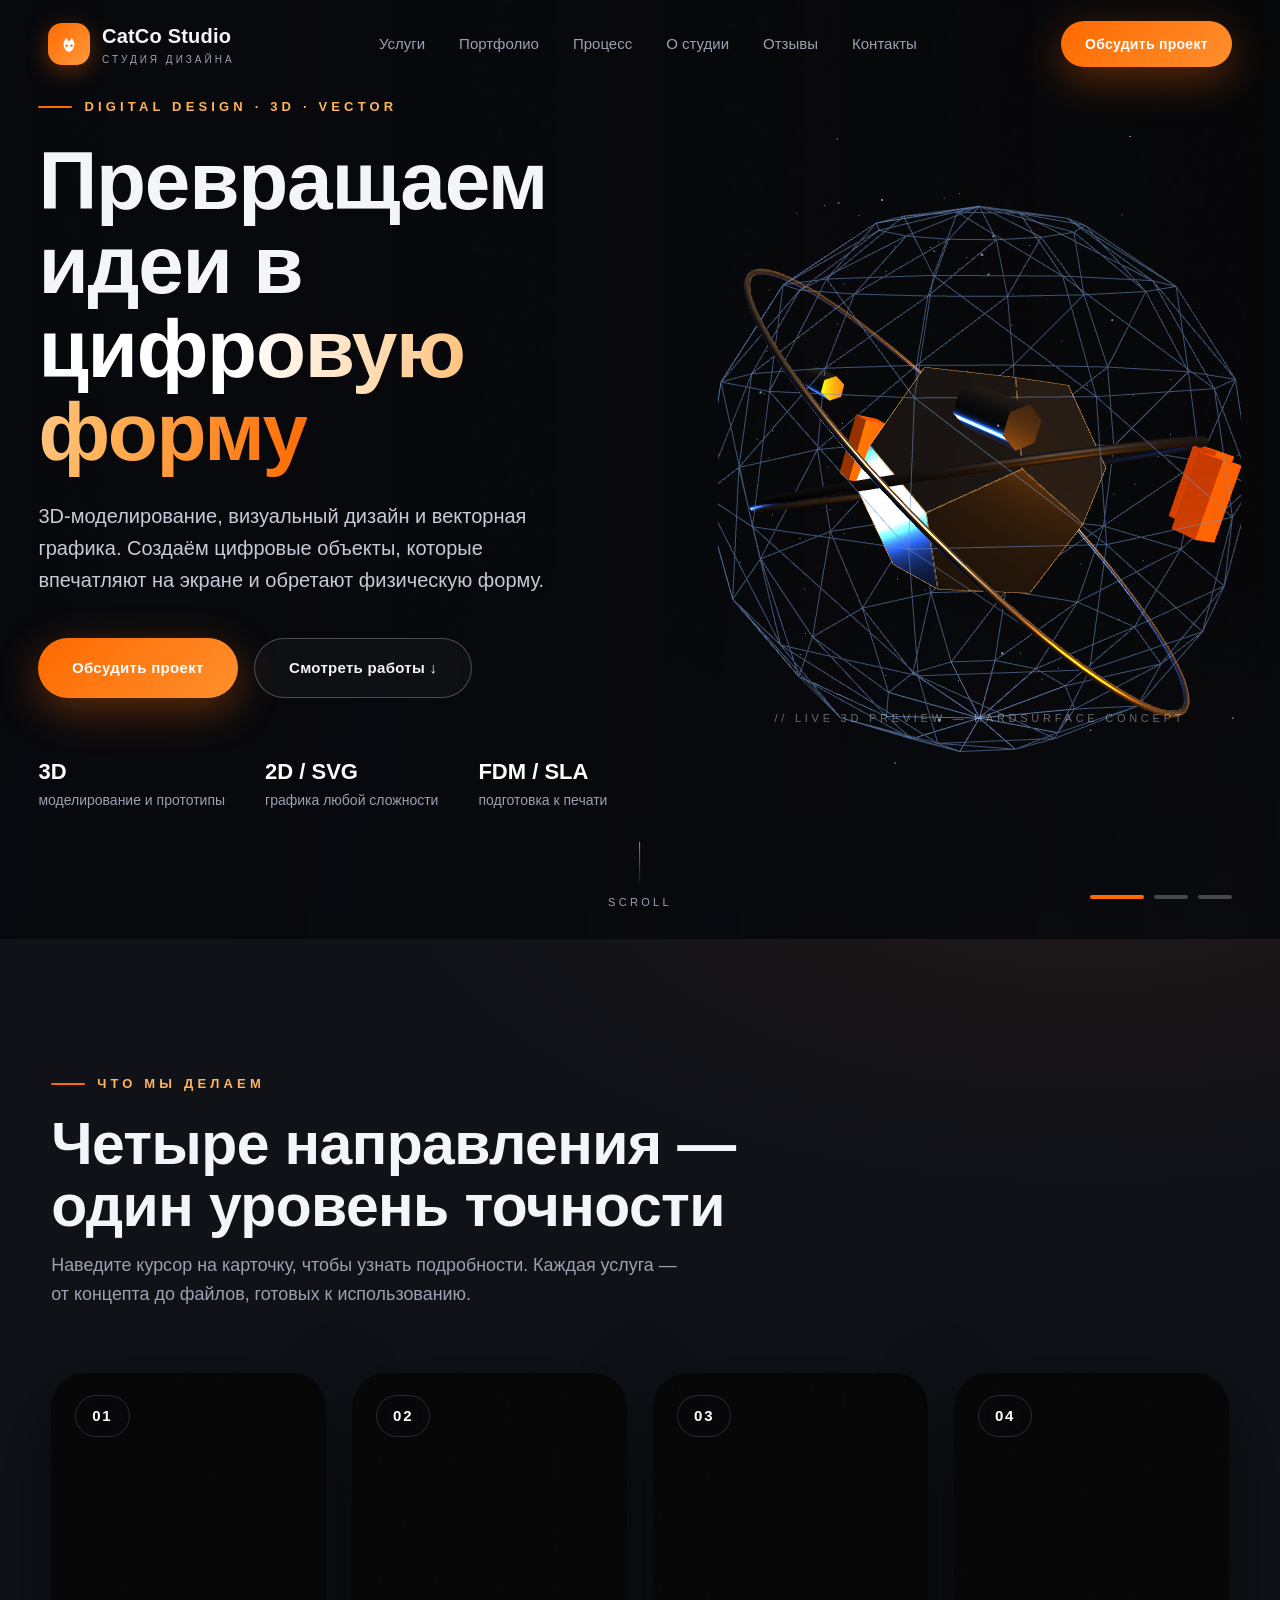
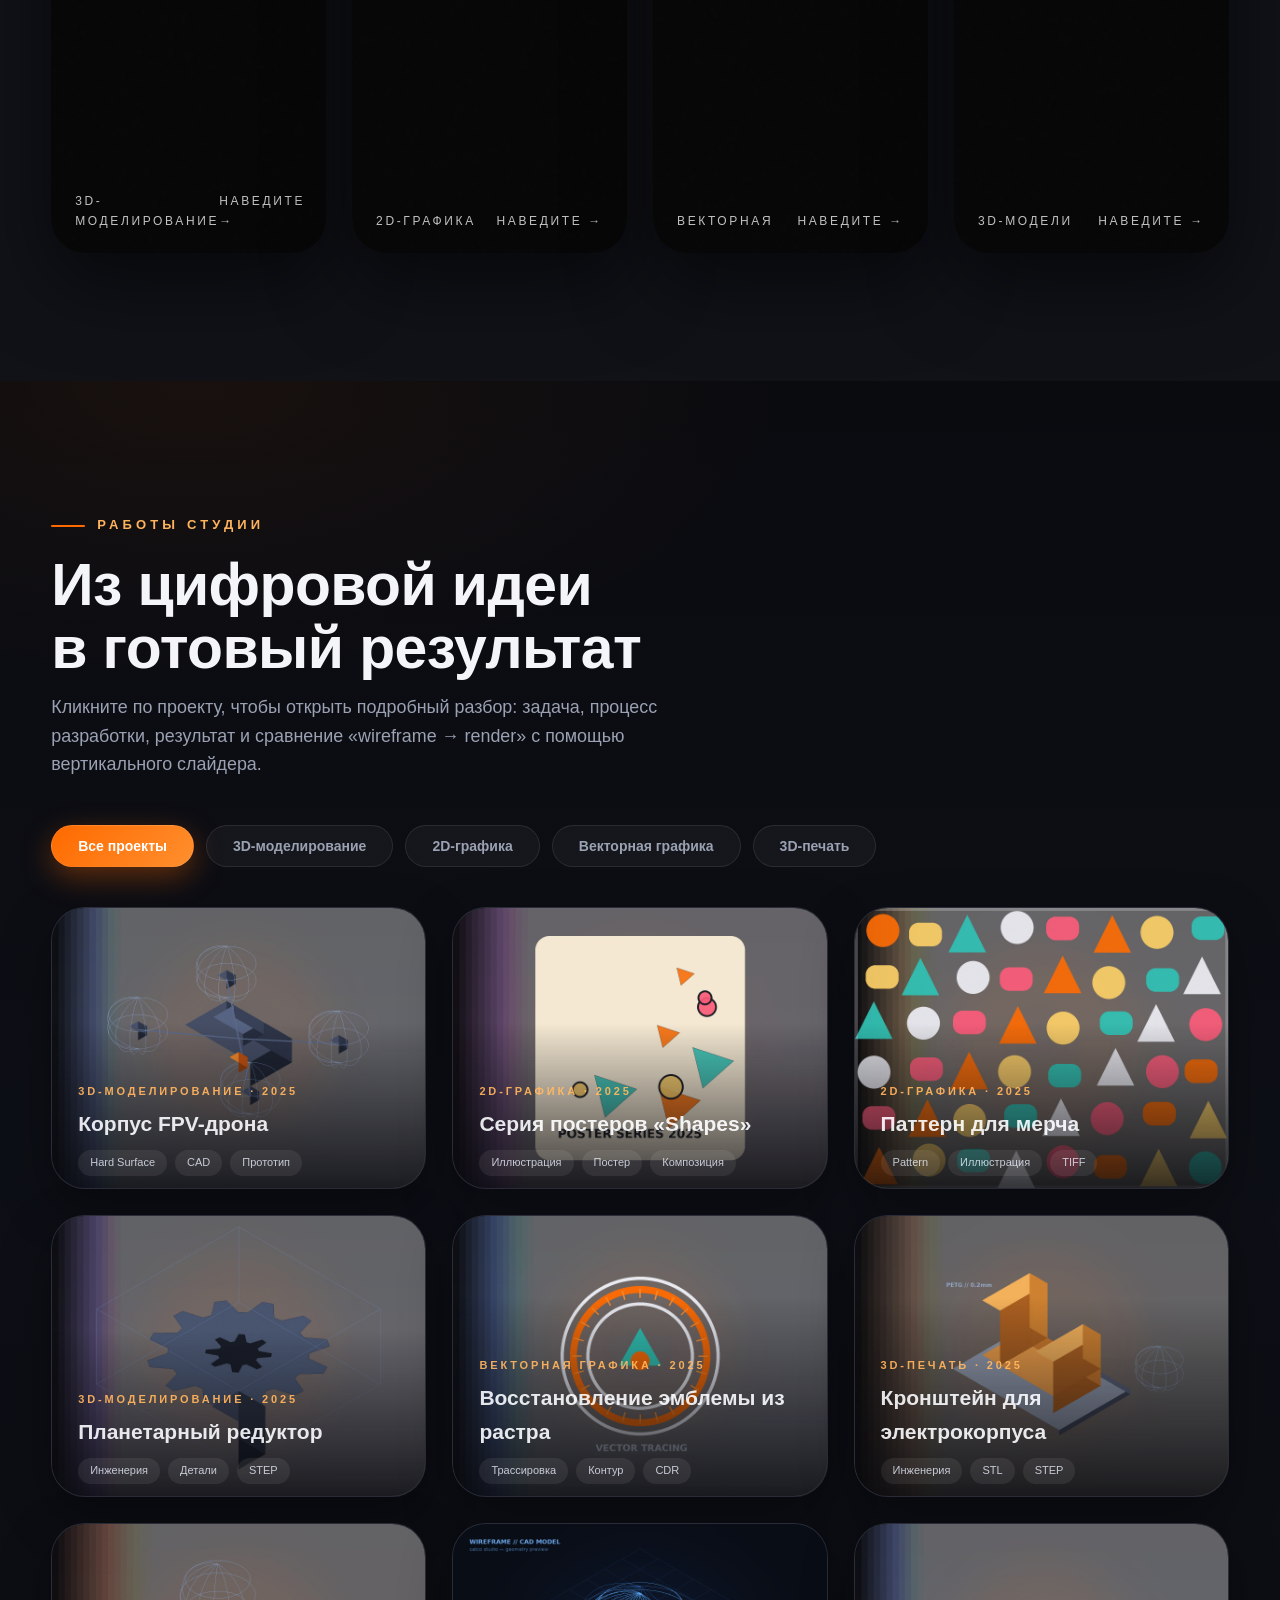
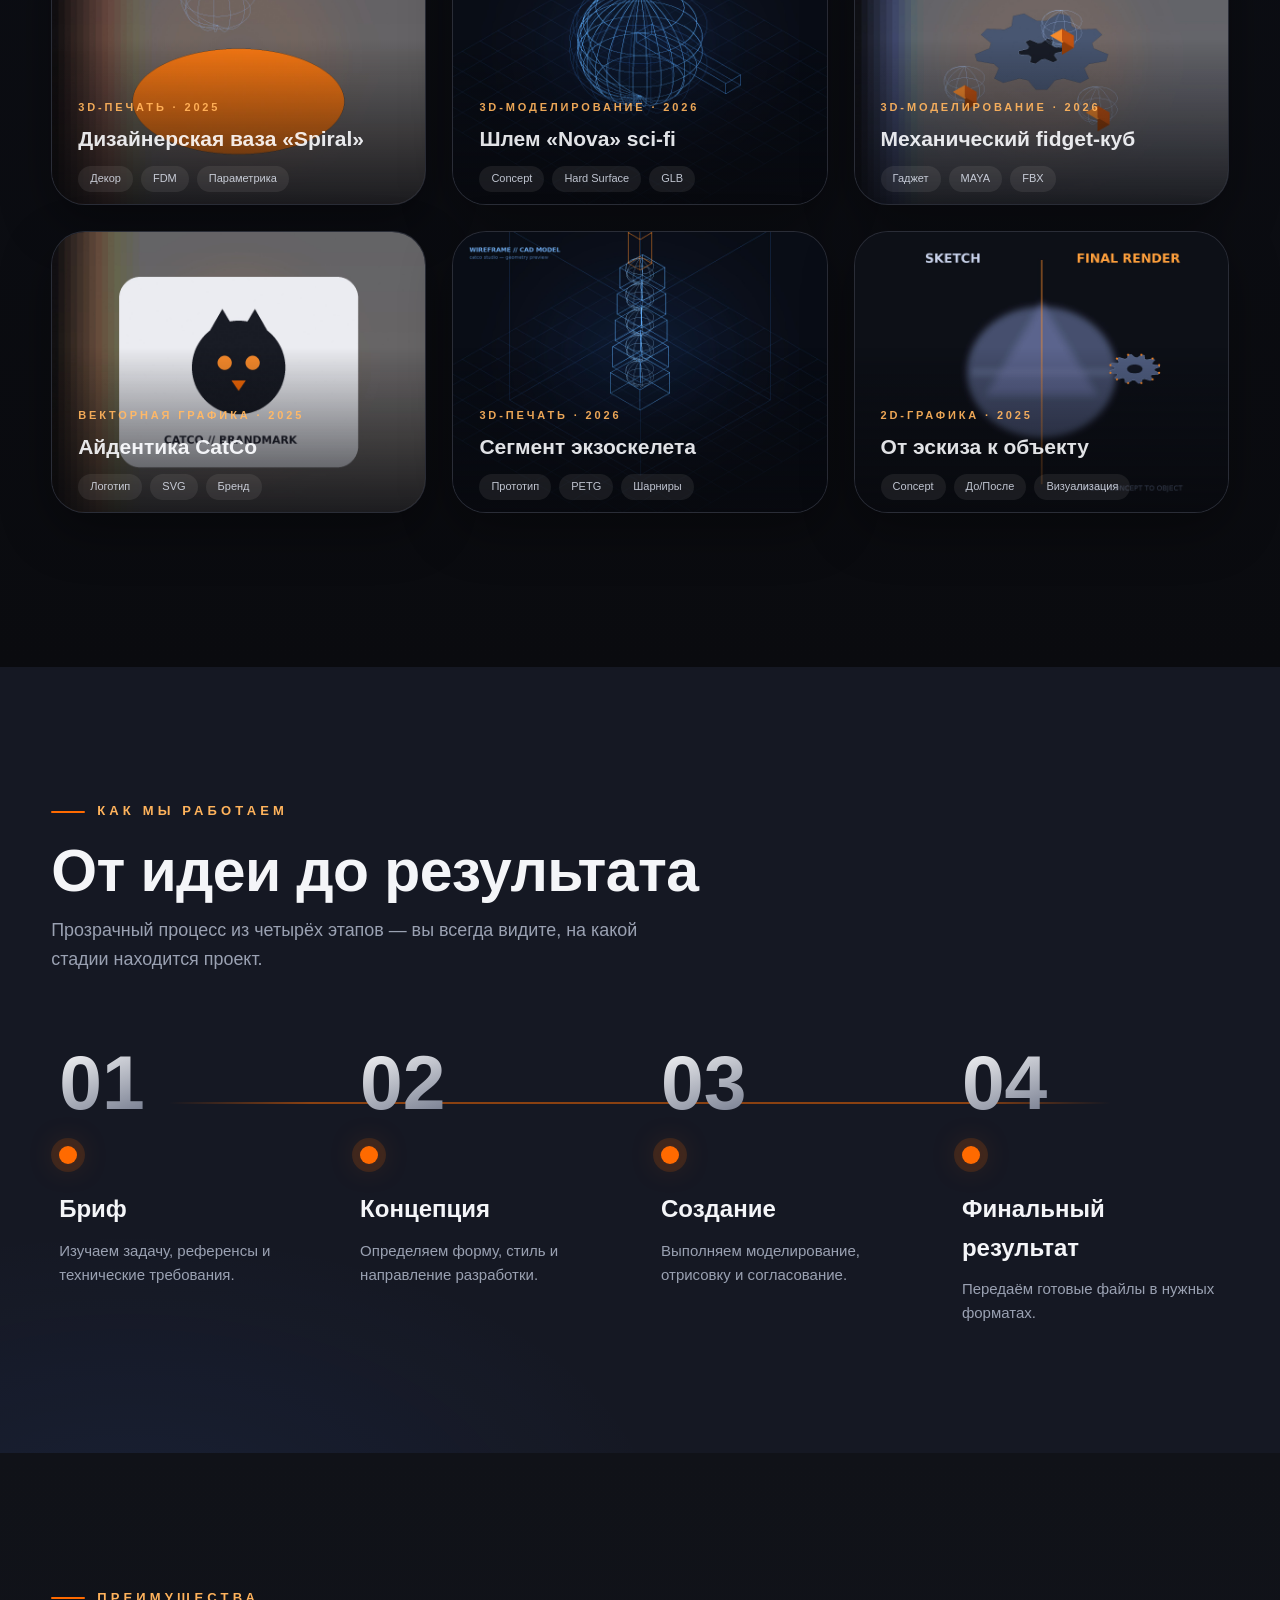
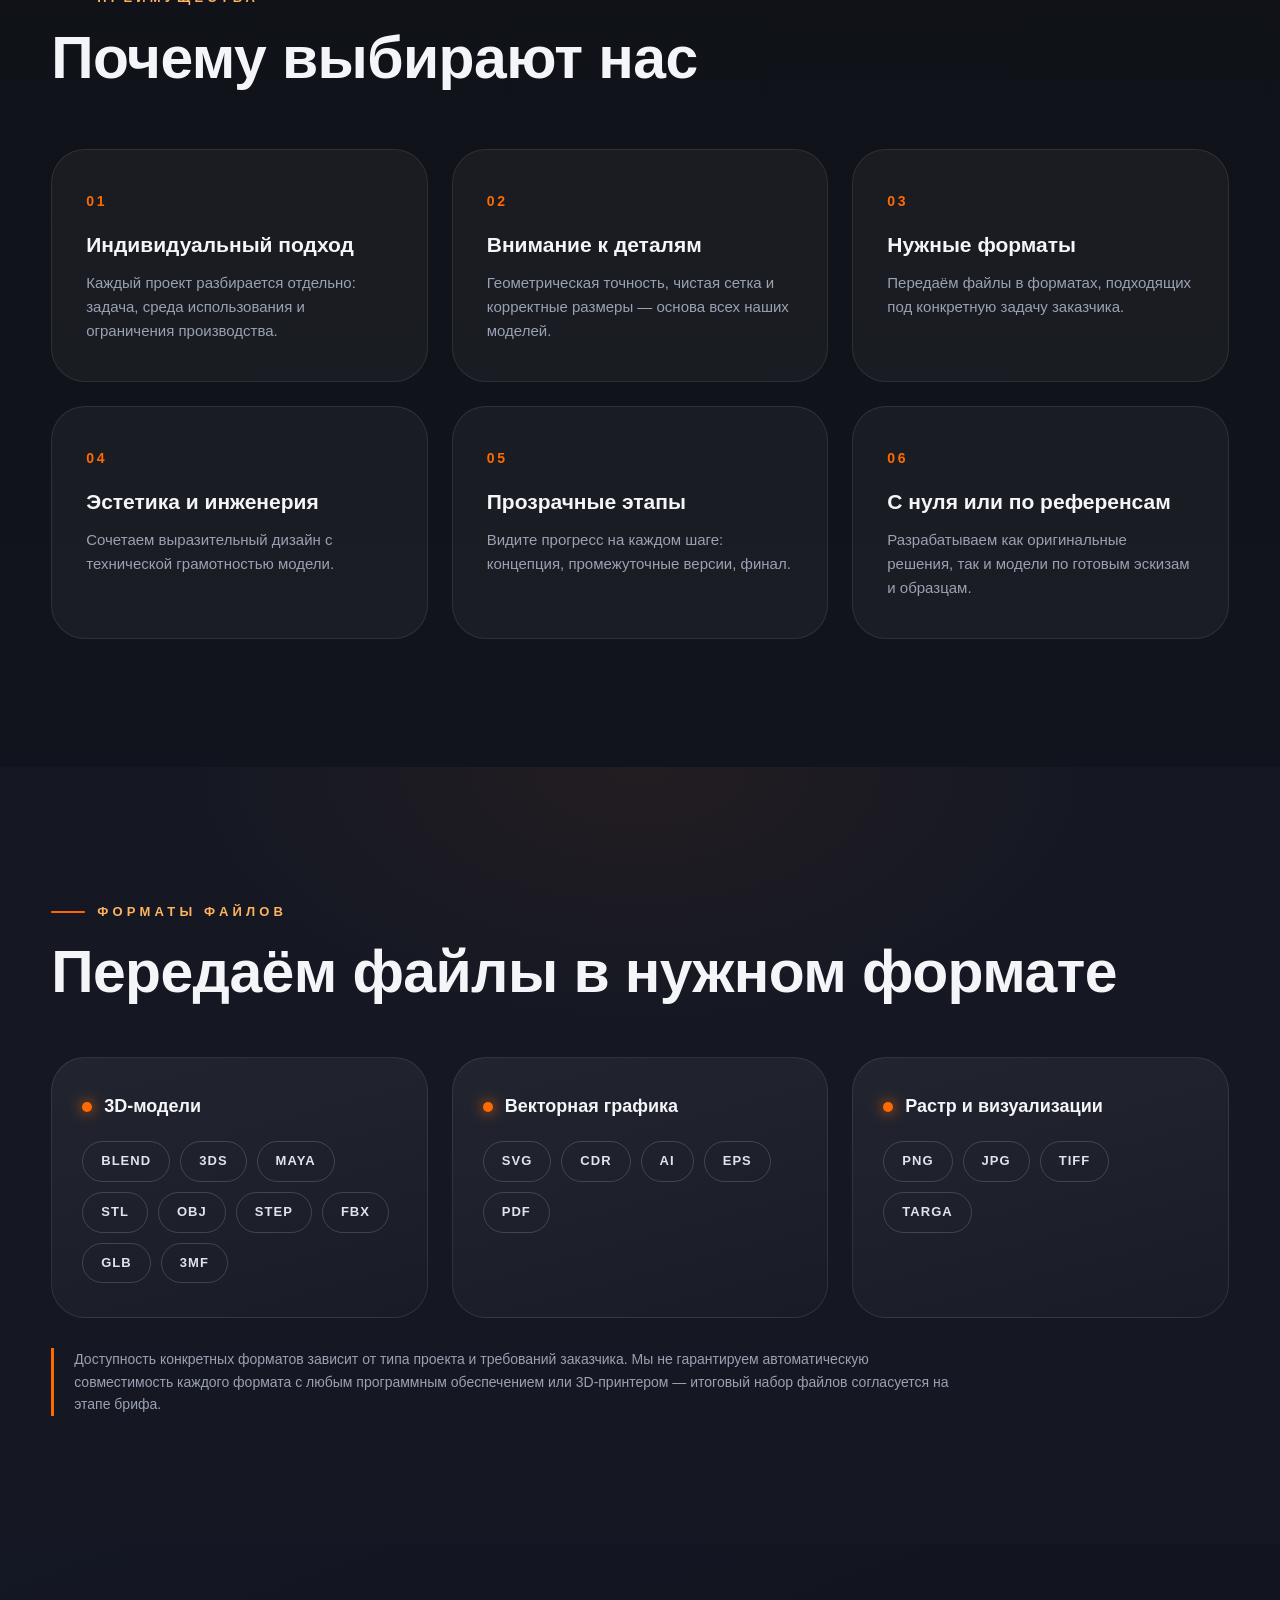
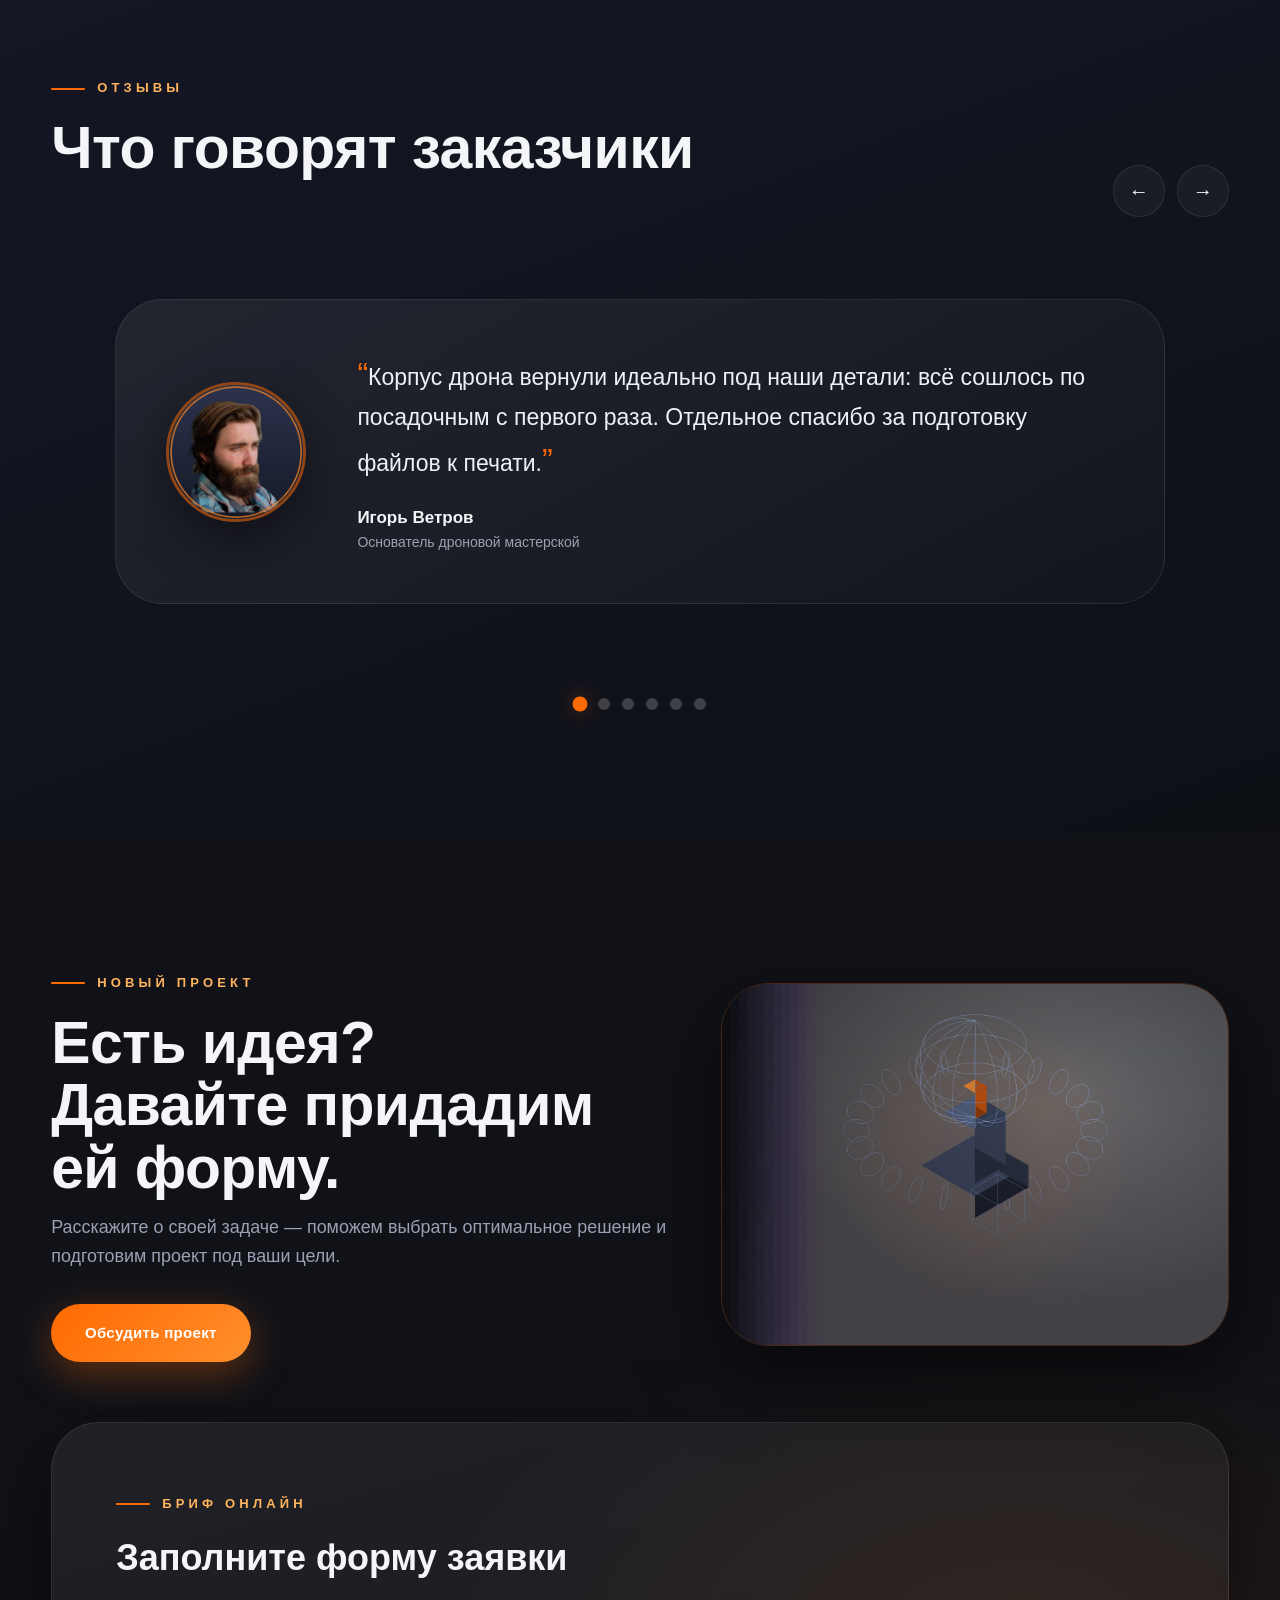
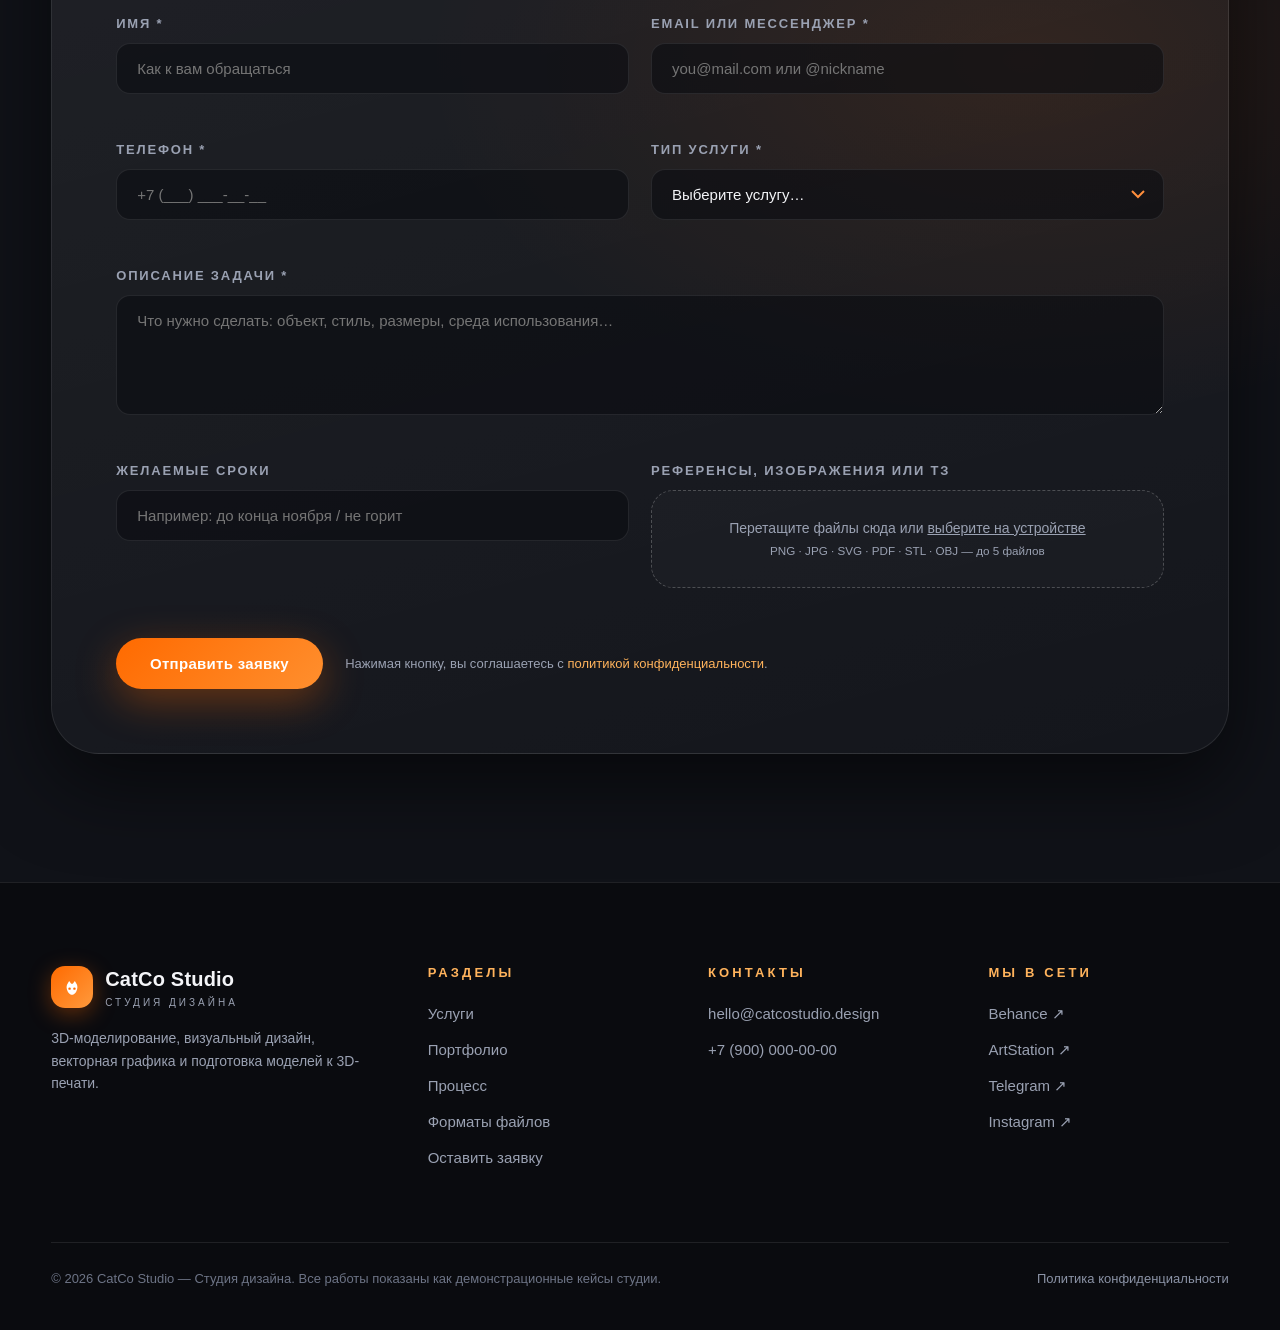
==== index.html @ 8c458caa "Add Publii export package for CatCo Studio - Create .gitignore to exclude publii/out/ directory from" ====
<!DOCTYPE html>
<html lang="ru">
<head>
  <meta charset="UTF-8">
  <meta name="viewport" content="width=device-width, initial-scale=1.0">
  <title>CatCo Studio — Студия дизайна · 3D-моделирование, графика, 3D-печать</title>
  <meta name="description" content="CatCo Studio — студия дизайна: 3D-моделирование, 2D и векторная графика, подготовка моделей к 3D-печати. Превращаем идеи в цифровую форму.">
  <link rel="icon" href="data:image/svg+xml,%3Csvg xmlns='http://www.w3.org/2000/svg' viewBox='0 0 64 64'%3E%3Crect width='64' height='64' rx='18' fill='%23ff6a00'/%3E%3Cpath d='M20 26l5-9 5 7h4l5-7 5 9c2 4 2 12-2 18-3 5-8 7-10 7s-7-2-10-7c-4-6-4-14-2-18z' fill='%23fff'/%3E%3Ccircle cx='26' cy='36' r='3' fill='%23ff6a00'/%3E%3Ccircle cx='38' cy='36' r='3' fill='%23ff6a00'/%3E%3C/svg%3E">
  <link rel="stylesheet" href="css/style.css">
</head>
<body>

  <!-- ============ НАВИГАЦИЯ ============ -->
  <header class="nav" id="nav">
    <a class="logo" href="#home" aria-label="CatCo Studio — на главную">
      <span class="logo-mark" aria-hidden="true">
        <svg viewBox="0 0 64 64"><path d="M20 26l5-9 5 7h4l5-7 5 9c2 4 2 12-2 18-3 5-8 7-10 7s-7-2-10-7c-4-6-4-14-2-18z" fill="#fff"/><circle cx="26" cy="36" r="3" fill="#ff6a00"/><circle cx="38" cy="36" r="3" fill="#ff6a00"/></svg>
      </span>
      <span>CatCo Studio<small>Студия дизайна</small></span>
    </a>
    <nav class="nav-links" id="navLinks" aria-label="Основная навигация">
      <a href="#services">Услуги</a>
      <a href="#portfolio">Портфолио</a>
      <a href="#process">Процесс</a>
      <a href="#whyus">О студии</a>
      <a href="#reviews">Отзывы</a>
      <a href="#order">Контакты</a>
    </nav>
    <a href="#order" class="btn btn-primary nav-cta">Обсудить проект</a>
    <button class="burger" id="burger" aria-label="Меню"><span></span><span></span><span></span></button>
  </header>

  <!-- ============ HERO ============ -->
  <section class="hero" id="home">
    <div class="hero-bg" id="heroBg" aria-hidden="true"><!-- слайды из data.json --></div>

    <div class="hero-inner">
      <div class="hero-copy">
        <span class="eyebrow reveal visible">Digital Design · 3D · Vector</span>
        <h1 id="heroTitle" class="reveal visible">Превращаем идеи<br>в <span class="grad">цифровую форму</span></h1>
        <p class="sub reveal visible d1" id="heroSub">3D-моделирование, визуальный дизайн и векторная графика. Создаём цифровые объекты, которые впечатляют на экране и обретают физическую форму.</p>
        <div class="hero-actions reveal visible d2">
          <a href="#order" class="btn btn-primary">Обсудить проект</a>
          <a href="#portfolio" class="btn btn-ghost" id="toWorks">Смотреть работы ↓</a>
        </div>
        <div class="hero-stats reveal visible d3">
          <div><b>3D</b>моделирование и прототипы</div>
          <div><b>2D / SVG</b>графика любой сложности</div>
          <div><b>FDM / SLA</b>подготовка к печати</div>
        </div>
      </div>
      <div id="hero-canvas-wrap" aria-hidden="true">
        <div class="hero-orbit-label">// live 3D preview — hardsurface concept</div>
      </div>
    </div>

    <div class="hero-dots" id="heroDots" role="tablist" aria-label="Фоновый слайдер"></div>
    <div class="scroll-hint" aria-hidden="true"><i></i>scroll</div>
  </section>

  <!-- ============ УСЛУГИ ============ -->
  <section id="services">
    <div class="container">
      <span class="eyebrow reveal">Что мы делаем</span>
      <h2 class="section-title reveal">Четыре направления —<br>один уровень точности</h2>
      <p class="section-sub reveal d1">Наведите курсор на карточку, чтобы узнать подробности. Каждая услуга — от концепта до файлов, готовых к использованию.</p>
      <div class="services-grid" id="servicesGrid"><!-- flip-карточки из data.json --></div>
    </div>
  </section>

  <!-- ============ ПОРТФОЛИО ============ -->
  <section id="portfolio">
    <div class="container">
      <span class="eyebrow reveal">Работы студии</span>
      <h2 class="section-title reveal">Из цифровой идеи<br>в готовый результат</h2>
      <p class="section-sub reveal d1">Кликните по проекту, чтобы открыть подробный разбор: задача, процесс разработки, результат и сравнение «wireframe → render» с помощью вертикального слайдера.</p>
      <div class="filters reveal d1" id="filters" role="group" aria-label="Фильтры портфолио"></div>
      <div class="gallery" id="gallery"></div>
    </div>
  </section>

  <!-- ============ ПРОЦЕСС ============ -->
  <section id="process">
    <div class="container">
      <span class="eyebrow reveal">Как мы работаем</span>
      <h2 class="section-title reveal">От идеи до результата</h2>
      <p class="section-sub reveal d1">Прозрачный процесс из четырёх этапов — вы всегда видите, на какой стадии находится проект.</p>
      <div class="process-track" id="processTrack"></div>
    </div>
  </section>

  <!-- ============ ПОЧЕМУ МЫ ============ -->
  <section id="whyus">
    <div class="container">
      <span class="eyebrow reveal">Преимущества</span>
      <h2 class="section-title reveal">Почему выбирают нас</h2>
      <div class="why-grid" id="whyGrid"></div>
    </div>
  </section>

  <!-- ============ ФОРМАТЫ ============ -->
  <section id="formats">
    <div class="container">
      <span class="eyebrow reveal">Форматы файлов</span>
      <h2 class="section-title reveal">Передаём файлы в нужном формате</h2>
      <div class="formats-wrap" id="formatsWrap"></div>
      <p class="formats-note reveal" id="formatsNote"></p>
    </div>
  </section>

  <!-- ============ ОТЗЫВЫ ============ -->
  <section id="reviews">
    <div class="container">
      <span class="eyebrow reveal">Отзывы</span>
      <h2 class="section-title reveal">Что говорят заказчики</h2>
      <div class="t-slider reveal d1">
        <div class="t-arrows">
          <button class="t-arrow" id="tPrev" aria-label="Предыдущий отзыв">←</button>
          <button class="t-arrow" id="tNext" aria-label="Следующий отзыв">→</button>
        </div>
        <div class="t-viewport"><div class="t-track" id="tTrack"></div></div>
        <div class="t-dots" id="tDots"></div>
      </div>
    </div>
  </section>

  <!-- ============ ЗАКАЗ ПРОЕКТА (CTA + ФОРМА) ============ -->
  <section id="order">
    <div class="container">
      <div class="order-grid">
        <div>
          <span class="eyebrow reveal">Новый проект</span>
          <h2 class="section-title reveal">Есть идея?<br>Давайте придадим ей форму.</h2>
          <p class="section-sub reveal d1">Расскажите о своей задаче — поможем выбрать оптимальное решение и подготовим проект под ваши цели.</p>
          <div class="reveal d2" style="margin-top:34px"><a href="#briefForm" class="btn btn-primary">Обсудить проект</a></div>
        </div>
        <div class="order-visual reveal d2">
          <img src="assets/img/gen/cta_scene.jpg" alt="Абстрактная sci-fi 3D-композиция из геометрических объектов CatCo Studio" loading="lazy">
        </div>
      </div>

      <!-- ---------- ФОРМА ЗАЯВКИ ---------- -->
      <div class="form-card reveal" id="briefForm">
        <span class="eyebrow">Бриф онлайн</span>
        <h3 style="font-size:clamp(24px,3vw,36px);margin:14px 0 28px;">Заполните форму заявки</h3>
        <form id="orderForm" novalidate>
          <div class="form-grid">
            <div class="field">
              <label for="fName">Имя *</label>
              <input type="text" id="fName" name="name" placeholder="Как к вам обращаться" autocomplete="name">
              <span class="err-msg" data-for="fName"></span>
            </div>
            <div class="field">
              <label for="fContact">Email или мессенджер *</label>
              <input type="text" id="fContact" name="contact" placeholder="you@mail.com или @nickname" autocomplete="email">
              <span class="err-msg" data-for="fContact"></span>
            </div>
            <div class="field">
              <label for="fPhone">Телефон *</label>
              <input type="tel" id="fPhone" name="phone" placeholder="+7 (___) ___-__-__" autocomplete="tel">
              <span class="err-msg" data-for="fPhone"></span>
            </div>
            <div class="field">
              <label for="fService">Тип услуги *</label>
              <select id="fService" name="service">
                <option value="">Выберите услугу…</option>
              </select>
              <span class="err-msg" data-for="fService"></span>
            </div>
            <div class="field full">
              <label for="fDesc">Описание задачи *</label>
              <textarea id="fDesc" name="description" placeholder="Что нужно сделать: объект, стиль, размеры, среда использования…"></textarea>
              <span class="err-msg" data-for="fDesc"></span>
            </div>
            <div class="field">
              <label for="fDeadline">Желаемые сроки</label>
              <input type="text" id="fDeadline" name="deadline" placeholder="Например: до конца ноября / не горит">
              <span class="err-msg" data-for="fDeadline"></span>
            </div>
            <div class="field">
              <label>Референсы, изображения или ТЗ</label>
              <div class="dropzone" id="dropzone" tabindex="0" role="button" aria-label="Прикрепить файлы">
                Перетащите файлы сюда или <u>выберите на устройстве</u><br>
                <small>PNG · JPG · SVG · PDF · STL · OBJ — до 5 файлов</small>
              </div>
              <input type="file" id="fFiles" name="files" multiple hidden accept=".png,.jpg,.jpeg,.webp,.svg,.pdf,.ai,.eps,.cdr,.stl,.obj,.step,.stp,.fbx,.glb,.3mf,.blend,.zip,.rar">
              <div class="file-list" id="fileList"></div>
            </div>
          </div>
          <div class="form-foot">
            <button type="submit" class="btn btn-primary" id="submitBtn">Отправить заявку</button>
            <p class="form-note">Нажимая кнопку, вы соглашаетесь с <a href="#" class="pp-link" style="color:var(--accent-2)">политикой конфиденциальности</a>.</p>
          </div>
          <div class="form-status" id="formStatus" role="status" aria-live="polite"></div>
        </form>
      </div>
    </div>
  </section>

  <!-- ============ КОНТАКТЫ / ФУТЕР ============ -->
  <footer id="contacts">
    <div class="container">
      <div class="footer-grid">
        <div class="footer-about">
          <a class="logo" href="#home">
            <span class="logo-mark" aria-hidden="true"><svg viewBox="0 0 64 64"><path d="M20 26l5-9 5 7h4l5-7 5 9c2 4 2 12-2 18-3 5-8 7-10 7s-7-2-10-7c-4-6-4-14-2-18z" fill="#fff"/><circle cx="26" cy="36" r="3" fill="#ff6a00"/><circle cx="38" cy="36" r="3" fill="#ff6a00"/></svg></span>
            <span>CatCo Studio<small>Студия дизайна</small></span>
          </a>
          <p id="footerDesc">3D-моделирование, визуальный дизайн, векторная графика и подготовка моделей к 3D-печати.</p>
        </div>
        <div class="footer-col">
          <h4>Разделы</h4>
          <a href="#services">Услуги</a>
          <a href="#portfolio">Портфолио</a>
          <a href="#process">Процесс</a>
          <a href="#formats">Форматы файлов</a>
          <a href="#order">Оставить заявку</a>
        </div>
        <div class="footer-col">
          <h4>Контакты</h4>
          <a href="mailto:hello@catcostudio.design" id="footerEmail">hello@catcostudio.design</a>
          <a href="tel:+79000000000" id="footerPhone">+7 (900) 000-00-00</a>
        </div>
        <div class="footer-col">
          <h4>Мы в сети</h4>
          <ul id="socialList"></ul>
        </div>
      </div>
      <div class="footer-bottom">
        <span>© <span id="year"></span> CatCo Studio — Студия дизайна. Все работы показаны как демонстрационные кейсы студии.</span>
        <a href="#" class="pp-link">Политика конфиденциальности</a>
      </div>
    </div>
  </footer>

  <!-- модалка проекта -->
  <div class="modal" id="projectModal" role="dialog" aria-modal="true" aria-label="Карточка проекта">
    <div class="modal-card">
      <button class="modal-close" id="modalClose" aria-label="Закрыть">✕</button>
      <div id="modalContent"></div>
    </div>
  </div>

  <!-- модалка политики -->
  <div class="pp-modal" id="ppModal" role="dialog" aria-modal="true" aria-label="Политика конфиденциальности">
    <div class="pp-card">
      <button class="modal-close" id="ppClose" aria-label="Закрыть">✕</button>
      <h3>Политика конфиденциальности</h3>
      <p>CatCo Studio («студия») обрабатывает персональные данные пользователей исключительно для обратной связи по заявкам на проектирование и дизайн-услуги.</p>
      <ul>
        <li>Мы собираем только те данные, которые вы указываете добровольно в форме заявки: имя, контакты, описание задачи и прикреплённые материалы.</li>
        <li>Данные используются только для связи с вами и подготовки коммерческого предложения; третьим лицам не передаются.</li>
        <li>До подключения сервера обработки форм все поля заявки сохраняются локально в вашем браузере (localStorage) и никуда не отправляются.</li>
        <li>Вы можете удалить свои данные, очистив localStorage сайта, или попросить нас прекратить обработку, написав на почту студии.</li>
        <li>Сайт не использует рекламные трекеры и аналитику, собирающую персональные данные.</li>
      </ul>
      <p>По вопросам обработки данных пишите на <a href="mailto:hello@catcostudio.design" style="color:var(--accent-2)">hello@catcostudio.design</a>.</p>
    </div>
  </div>

  <!-- three.js — локальная копия библиотеки (резервный CDN) -->
  <script src="assets/img/three.min.js"></script>
  <script>
    if (typeof THREE === 'undefined') {
      document.write('<script src="https:\/\/cdn.jsdelivr.net\/npm\/three@0.149.0\/build\/three.min.js"><\/script>');
    }
  </script>
  <script src="js/main.js"></script>
</body>
</html>
---- css/style.css ----
/* ============================================================
   CatCo Studio — стиль сайта
   Минимализм · графит · скруглённые углы · оранжевый акцент
   ============================================================ */

:root {
  --bg-0: #0a0b0f;        /* почти чёрный */
  --bg-1: #101218;        /* графит */
  --bg-2: #151823;        /* секции светлее */
  --bg-3: #191d2b;
  --surface: rgba(255, 255, 255, .04);
  --surface-2: rgba(255, 255, 255, .07);
  --line: rgba(255, 255, 255, .09);
  --text: #f4f5f8;
  --muted: #9aa1b2;
  --accent: #ff6a00;
  --accent-2: #ffb35c;
  --accent-glow: rgba(255, 106, 0, .35);
  --radius-s: 14px;
  --radius: 22px;
  --radius-l: 34px;
  --radius-xl: 48px;
  --font: "Century Gothic", "Futura", "Avenir Next", "Segoe UI", "Trebuchet MS", Arial, sans-serif;
  --shadow: 0 30px 80px rgba(0, 0, 0, .55);
  --ease: cubic-bezier(.22, .61, .21, 1);
}

* { margin: 0; padding: 0; box-sizing: border-box; }

html { scroll-behavior: smooth; }

body {
  font-family: var(--font);
  background: var(--bg-0);
  color: var(--text);
  line-height: 1.6;
  overflow-x: hidden;
  -webkit-font-smoothing: antialiased;
}

img { display: block; max-width: 100%; }
a { color: inherit; text-decoration: none; }
button { font-family: inherit; cursor: pointer; border: none; background: none; color: inherit; }
ul { list-style: none; }

::selection { background: var(--accent); color: #fff; }

/* ---------- утилиты ---------- */
.container { width: min(1280px, 92vw); margin-inline: auto; }

.eyebrow {
  display: inline-flex; align-items: center; gap: 12px;
  font-size: 13px; letter-spacing: .32em; text-transform: uppercase;
  color: var(--accent-2); font-weight: 700;
}
.eyebrow::before { content: ""; width: 34px; height: 2px; background: var(--accent); border-radius: 2px; }

.section-title {
  font-size: clamp(34px, 4.6vw, 64px);
  line-height: 1.06; font-weight: 700; letter-spacing: -.01em;
  margin: 18px 0 14px;
}
.section-sub { color: var(--muted); max-width: 640px; font-size: clamp(15px, 1.4vw, 18px); }

section { position: relative; padding: clamp(80px, 10vw, 150px) 0; }

/* фоновые отличия блоков */
#services  { background: radial-gradient(1200px 600px at 85% -10%, rgba(255, 106, 0, .07), transparent 60%), var(--bg-1); }
#process   { background: radial-gradient(900px 500px at 10% 110%, rgba(64, 120, 255, .08), transparent 60%), var(--bg-2); }
#whyus     { background: linear-gradient(180deg, var(--bg-1), #12141d); }
#formats   { background: radial-gradient(700px 400px at 50% 0%, rgba(255, 106, 0, .06), transparent 65%), var(--bg-2); }
#reviews   { background: linear-gradient(160deg, #141724 0%, #0e1016 100%); }
#order     { background: radial-gradient(1000px 600px at 80% 50%, rgba(255, 106, 0, .1), transparent 60%), var(--bg-1); }
#contacts  { background: var(--bg-0); }

/* появление при скролле */
.reveal { opacity: 0; transform: translateY(34px); transition: opacity .8s var(--ease), transform .8s var(--ease); }
.reveal.visible { opacity: 1; transform: none; }
.reveal.d1 { transition-delay: .1s; } .reveal.d2 { transition-delay: .2s; }
.reveal.d3 { transition-delay: .3s; } .reveal.d4 { transition-delay: .4s; }

/* ---------- кнопки ---------- */
.btn {
  display: inline-flex; align-items: center; justify-content: center; gap: 10px;
  padding: 17px 34px; border-radius: 999px;
  font-weight: 700; font-size: 15px; letter-spacing: .02em;
  transition: transform .35s var(--ease), box-shadow .35s var(--ease), background .35s;
  will-change: transform;
}
.btn-primary {
  background: linear-gradient(135deg, var(--accent), #ff8f2e);
  color: #fff; box-shadow: 0 12px 40px var(--accent-glow);
}
.btn-primary:hover { transform: translateY(-3px) scale(1.02); box-shadow: 0 18px 50px var(--accent-glow); }
.btn-ghost {
  border: 1px solid rgba(255, 255, 255, .25); color: var(--text);
  background: rgba(255, 255, 255, .03); backdrop-filter: blur(6px);
}
.btn-ghost:hover { transform: translateY(-3px); border-color: var(--accent); color: var(--accent-2); }

/* ---------- навигация ---------- */
.nav {
  position: fixed; inset: 0 0 auto 0; z-index: 100;
  display: flex; align-items: center; justify-content: space-between;
  padding: 20px min(4vw, 48px);
  transition: background .4s, padding .4s, box-shadow .4s;
}
.nav.scrolled {
  background: rgba(10, 11, 15, .72); backdrop-filter: blur(18px);
  padding-block: 12px; box-shadow: 0 10px 40px rgba(0, 0, 0, .35);
}
.logo { display: flex; align-items: center; gap: 12px; font-weight: 700; font-size: 20px; letter-spacing: .01em; }
.logo-mark {
  width: 42px; height: 42px; border-radius: 14px; position: relative;
  background: linear-gradient(135deg, var(--accent), #ff9a3d);
  box-shadow: 0 6px 22px var(--accent-glow);
  display: grid; place-items: center;
}
.logo-mark svg { width: 26px; height: 26px; }
.logo small { display: block; font-size: 10px; letter-spacing: .3em; text-transform: uppercase; color: var(--muted); font-weight: 400; }
.nav-links { display: flex; gap: 34px; font-size: 15px; color: var(--muted); }
.nav-links a { position: relative; transition: color .3s; }
.nav-links a:hover { color: #fff; }
.nav-links a::after {
  content: ""; position: absolute; left: 0; bottom: -6px; height: 2px; width: 0;
  background: var(--accent); border-radius: 2px; transition: width .3s var(--ease);
}
.nav-links a:hover::after { width: 100%; }
.nav-cta { padding: 12px 24px; font-size: 14px; }
.burger { display: none; flex-direction: column; gap: 5px; padding: 8px; }
.burger span { width: 26px; height: 2px; background: #fff; border-radius: 2px; transition: .3s; }

/* ---------- HERO ---------- */
.hero { min-height: 100vh; display: flex; align-items: center; overflow: hidden; padding-top: 90px; }
.hero-bg { position: absolute; inset: 0; z-index: 0; }
.hero-slide {
  position: absolute; inset: -4%;
  background-size: cover; background-position: center;
  opacity: 0; transition: opacity 1.6s ease, transform 9s linear;
  transform: scale(1.04);
}
.hero-slide.active { opacity: 1; transform: scale(1.1); }
.hero-bg::after {
  content: ""; position: absolute; inset: 0;
  background:
    linear-gradient(90deg, rgba(8, 9, 13, .96) 0%, rgba(8, 9, 13, .78) 45%, rgba(8, 9, 13, .35) 100%),
    linear-gradient(0deg, var(--bg-0) 2%, transparent 40%);
}
.hero-inner { position: relative; z-index: 2; display: grid; grid-template-columns: minmax(0, 1.1fr) minmax(0, .9fr); gap: 40px; align-items: center; width: min(1400px, 94vw); margin-inline: auto; }
.hero-copy { max-width: 640px; }
.hero h1 {
  font-size: clamp(42px, 6.4vw, 88px); line-height: 1.02; font-weight: 700;
  letter-spacing: -.015em; margin: 22px 0 26px;
}
.hero h1 .grad {
  background: linear-gradient(100deg, #fff 30%, var(--accent-2) 70%, var(--accent));
  -webkit-background-clip: text; background-clip: text; color: transparent;
}
.hero p.sub { color: #c6cbd8; font-size: clamp(16px, 1.6vw, 20px); max-width: 540px; margin-bottom: 42px; }
.hero-actions { display: flex; gap: 16px; flex-wrap: wrap; }
.hero-stats { display: flex; gap: 40px; margin-top: 56px; color: var(--muted); font-size: 14px; }
.hero-stats b { display: block; color: #fff; font-size: 22px; }

/* three.js сцена */
#hero-canvas-wrap { position: relative; height: min(70vh, 640px); perspective: 1000px; }
#hero-canvas-wrap canvas { display: block; width: 100%; height: 100%; }
.hero-orbit-label {
  position: absolute; bottom: 6%; left: 50%; transform: translateX(-50%);
  font-size: 11px; letter-spacing: .34em; text-transform: uppercase; color: rgba(255,255,255,.4);
  white-space: nowrap;
}
.scroll-hint {
  position: absolute; bottom: 28px; left: 50%; transform: translateX(-50%);
  z-index: 3; color: var(--muted); font-size: 11px; letter-spacing: .3em; text-transform: uppercase;
  display: flex; flex-direction: column; align-items: center; gap: 8px;
}
.scroll-hint i { width: 1px; height: 44px; background: linear-gradient(var(--accent), transparent); animation: drip 2.2s infinite; }
@keyframes drip { 0% { transform: scaleY(0); transform-origin: top; } 50% { transform: scaleY(1); } 100% { transform: scaleY(0); transform-origin: bottom; opacity: 0; } }

/* индикаторы слайдера hero */
.hero-dots { position: absolute; right: min(4vw, 48px); bottom: 40px; display: flex; gap: 10px; z-index: 5; }
.hero-dots button { width: 34px; height: 4px; border-radius: 4px; background: rgba(255,255,255,.25); transition: .4s; }
.hero-dots button.active { background: var(--accent); width: 54px; }

/* ---------- Услуги (flip-карточки) ---------- */
.services-grid { display: grid; grid-template-columns: repeat(4, 1fr); gap: 26px; margin-top: 64px; }
.flip-card { perspective: 1400px; height: 480px; }
.flip-inner {
  position: relative; width: 100%; height: 100%;
  transform-style: preserve-3d;
  transition: transform .9s var(--ease), box-shadow .5s;
  border-radius: var(--radius-l);
}
.flip-card:hover .flip-inner, .flip-card:focus-within .flip-inner { transform: rotateY(180deg); }
.flip-face {
  position: absolute; inset: 0; backface-visibility: hidden;
  border-radius: var(--radius-l); overflow: hidden;
  box-shadow: var(--shadow);
}
.flip-front { background: var(--bg-2); }
.flip-front img { width: 100%; height: 100%; object-fit: cover; transition: transform 1.2s var(--ease); }
.flip-card:hover .flip-front img { transform: scale(1.06); }
.flip-front .svc-num {
  position: absolute; top: 22px; left: 24px; font-size: 15px; font-weight: 700;
  color: #fff; background: rgba(10,10,14,.55); backdrop-filter: blur(8px);
  padding: 8px 16px; border-radius: 999px; letter-spacing: .12em;
  border: 1px solid rgba(255,255,255,.14);
}
.flip-front .svc-hover-hint {
  position: absolute; bottom: 22px; left: 24px; right: 24px;
  display: flex; justify-content: space-between; align-items: center;
  font-size: 12px; letter-spacing: .22em; text-transform: uppercase; color: rgba(255,255,255,.75);
}
.flip-back {
  transform: rotateY(180deg);
  background: linear-gradient(160deg, #1c2130, #12151f 60%);
  border: 1px solid rgba(255, 106, 0, .28);
  display: flex; flex-direction: column; justify-content: center; gap: 18px;
  padding: 38px 32px;
}
.flip-back h3 { font-size: 26px; line-height: 1.15; }
.flip-back h3 em { font-style: normal; color: var(--accent-2); }
.flip-back p { color: var(--muted); font-size: 15px; }
.flip-back .more {
  margin-top: 8px; align-self: flex-start; display: inline-flex; align-items: center; gap: 10px;
  font-weight: 700; font-size: 14px; color: var(--accent-2);
  border-bottom: 1px dashed rgba(255, 140, 40, .5); padding-bottom: 4px;
  transition: gap .3s, color .3s;
}
.flip-back .more:hover { gap: 16px; color: #fff; }

/* ---------- Портфолио ---------- */
#portfolio { background:
  radial-gradient(1000px 500px at 15% 0%, rgba(255,106,0,.06), transparent 60%),
  linear-gradient(180deg, var(--bg-0), #0d0f16 40%, var(--bg-0)); }
.filters { display: flex; flex-wrap: wrap; gap: 12px; margin: 46px 0 40px; }
.filter-btn {
  padding: 12px 26px; border-radius: 999px; font-size: 14px; font-weight: 700;
  color: var(--muted); background: var(--surface); border: 1px solid var(--line);
  transition: .35s var(--ease);
}
.filter-btn:hover { color: #fff; transform: translateY(-2px); }
.filter-btn.active { background: linear-gradient(135deg, var(--accent), #ff8f2e); color: #fff; box-shadow: 0 10px 30px var(--accent-glow); }

.gallery { columns: 3 340px; column-gap: 26px; }
.work {
  break-inside: avoid; margin-bottom: 26px; border-radius: var(--radius-l);
  overflow: hidden; position: relative; cursor: pointer; background: var(--bg-2);
  border: 1px solid var(--line);
  transition: transform .5s var(--ease), box-shadow .5s, opacity .45s;
  box-shadow: 0 18px 50px rgba(0,0,0,.35);
}
.work.hidden-item { display: none; }
.work img { width: 100%; object-fit: cover; transition: transform 1s var(--ease), filter .5s; }
.work:hover img { transform: scale(1.05); }
.work-meta {
  position: absolute; inset: auto 0 0 0; padding: 60px 26px 24px;
  background: linear-gradient(0deg, rgba(8,9,13,.92), transparent);
  display: flex; flex-direction: column; gap: 6px;
  transform: translateY(12px); opacity: .92; transition: .45s var(--ease);
}
.work:hover .work-meta { transform: none; opacity: 1; }
.work-meta .cat { font-size: 11px; letter-spacing: .26em; text-transform: uppercase; color: var(--accent-2); font-weight: 700; }
.work-meta h3 { font-size: 21px; }
.work-tags { display: flex; gap: 8px; flex-wrap: wrap; margin-top: 4px; }
.work-tags span { font-size: 11px; padding: 4px 12px; border-radius: 999px; background: rgba(255,255,255,.08); color: #cfd4e0; }
.work-open {
  position: absolute; top: 18px; right: 18px; width: 46px; height: 46px; border-radius: 50%;
  background: rgba(10,10,14,.55); backdrop-filter: blur(8px); border: 1px solid rgba(255,255,255,.2);
  display: grid; place-items: center; opacity: 0; transform: scale(.7); transition: .4s var(--ease);
  font-size: 18px;
}
.work:hover .work-open { opacity: 1; transform: none; }

/* модальное окно проекта */
.modal {
  position: fixed; inset: 0; z-index: 200; display: grid; place-items: center;
  background: rgba(5,6,9,.8); backdrop-filter: blur(14px);
  opacity: 0; pointer-events: none; transition: opacity .4s;
}
.modal.open { opacity: 1; pointer-events: auto; }
.modal-card {
  width: min(1180px, 94vw); max-height: 92vh; overflow-y: auto;
  background: linear-gradient(170deg, #171b26, #0f1118);
  border: 1px solid var(--line); border-radius: var(--radius-xl);
  padding: clamp(26px, 4vw, 56px); position: relative;
  transform: translateY(40px) scale(.97); transition: transform .5s var(--ease);
  scrollbar-width: thin; scrollbar-color: var(--accent) transparent;
}
.modal.open .modal-card { transform: none; }
.modal-close {
  position: sticky; top: 0; float: right; width: 48px; height: 48px; border-radius: 50%;
  background: var(--surface-2); border: 1px solid var(--line); font-size: 20px;
  display: grid; place-items: center; transition: .3s; z-index: 5;
}
.modal-close:hover { background: var(--accent); transform: rotate(90deg); }
.modal-head .cat { color: var(--accent-2); font-size: 12px; letter-spacing: .3em; text-transform: uppercase; font-weight: 700; }
.modal-head h3 { font-size: clamp(28px, 3.4vw, 44px); margin: 10px 0 6px; }
.modal-body { display: grid; grid-template-columns: 1.15fr .85fr; gap: 40px; margin-top: 30px; }

/* вертикальный слайдер до/после в модалке */
.vslider { position: relative; border-radius: var(--radius-l); overflow: hidden; aspect-ratio: 4/3; background: #000; touch-action: none; }
.vslide-img { position: absolute; inset: 0; }
.vslide-img img { width: 100%; height: 100%; object-fit: cover; }
.vslide-before { clip-path: inset(0 0 50% 0); }
.vslider-line {
  position: absolute; left: 0; right: 0; top: 50%; height: 3px; background: var(--accent);
  box-shadow: 0 0 24px var(--accent-glow); z-index: 3; pointer-events: none;
}
.vslider-line::after {
  content: "⇕"; position: absolute; right: 22px; top: 50%; transform: translate(-50%, -50%);
  width: 44px; height: 44px; border-radius: 50%; background: var(--accent); color: #fff;
  display: grid; place-items: center; font-size: 18px;
}
.vlabel { position: absolute; z-index: 4; font-size: 11px; letter-spacing: .28em; text-transform: uppercase; padding: 7px 16px; border-radius: 999px; background: rgba(8,9,13,.6); backdrop-filter: blur(6px); border: 1px solid rgba(255,255,255,.15); }
.vlabel.top { top: 16px; left: 16px; color: #bcd0ff; }
.vlabel.bottom { bottom: 16px; left: 16px; color: var(--accent-2); }
.vhint { margin-top: 12px; font-size: 12px; color: var(--muted); letter-spacing: .06em; }

.modal-gallery { display: grid; gap: 14px; margin-top: 18px; }
.modal-gallery figure { border-radius: var(--radius); overflow: hidden; border: 1px solid var(--line); position: relative; }
.modal-gallery img { width: 100%; aspect-ratio: 16/9; object-fit: cover; transition: transform .8s var(--ease); }
.modal-gallery figure:hover img { transform: scale(1.04); }
.modal-gallery figcaption { position: absolute; left: 14px; bottom: 12px; font-size: 12px; background: rgba(8,9,13,.65); padding: 5px 14px; border-radius: 999px; }

.modal-info h4 { font-size: 13px; letter-spacing: .24em; text-transform: uppercase; color: var(--accent-2); margin: 26px 0 10px; }
.modal-info h4:first-child { margin-top: 0; }
.modal-info p { color: #c3c8d6; font-size: 15px; }
.modal-info ol { counter-reset: step; display: grid; gap: 12px; }
.modal-info ol li { counter-increment: step; position: relative; padding-left: 46px; color: #c3c8d6; font-size: 15px; }
.modal-info ol li::before {
  content: counter(step, decimal-leading-zero); position: absolute; left: 0; top: 0;
  color: var(--accent); font-weight: 700; font-size: 18px;
}

/* ---------- Процесс ---------- */
.process-track { display: grid; grid-template-columns: repeat(4, 1fr); gap: 26px; margin-top: 70px; position: relative; }
.process-track::before {
  content: ""; position: absolute; top: 58px; left: 10%; right: 10%; height: 2px;
  background: linear-gradient(90deg, transparent, rgba(255,106,0,.5) 15%, rgba(255,106,0,.5) 85%, transparent);
}
.step { position: relative; text-align: left; padding: 0 8px; }
.step-num {
  font-size: clamp(56px, 6vw, 84px); font-weight: 700; line-height: 1;
  background: linear-gradient(160deg, #fff, #6d7488);
  -webkit-background-clip: text; background-clip: text; color: transparent;
  display: inline-block; position: relative; z-index: 1;
}
.step-dot { width: 18px; height: 18px; border-radius: 50%; background: var(--accent); box-shadow: 0 0 0 8px rgba(255,106,0,.15), 0 0 30px var(--accent-glow); margin: 26px 0; position: relative; z-index: 1; }
.step h3 { font-size: 24px; margin-bottom: 10px; }
.step p { color: var(--muted); font-size: 15px; }

/* ---------- Почему мы ---------- */
.why-grid { display: grid; grid-template-columns: repeat(3, 1fr); gap: 24px; margin-top: 60px; }
.why-card {
  background: var(--surface); border: 1px solid var(--line); border-radius: var(--radius-l);
  padding: 38px 34px; position: relative; overflow: hidden;
  transition: transform .5s var(--ease), background .5s, border-color .5s;
}
.why-card::before {
  content: ""; position: absolute; inset: -40%;
  background: radial-gradient(circle at 30% 20%, rgba(255,106,0,.16), transparent 55%);
  opacity: 0; transition: opacity .5s;
}
.why-card:hover { transform: translateY(-8px); border-color: rgba(255,106,0,.4); background: var(--surface-2); }
.why-card:hover::before { opacity: 1; }
.why-card .idx { font-size: 14px; font-weight: 700; color: var(--accent); letter-spacing: .2em; }
.why-card h3 { font-size: 21px; margin: 14px 0 10px; }
.why-card p { color: var(--muted); font-size: 15px; position: relative; }

/* ---------- Форматы ---------- */
.formats-wrap { display: grid; grid-template-columns: repeat(3, 1fr); gap: 24px; margin-top: 54px; }
.format-group {
  border-radius: var(--radius-l); padding: 34px 30px;
  background: linear-gradient(165deg, rgba(255,255,255,.06), rgba(255,255,255,.02));
  border: 1px solid var(--line);
}
.format-group h3 { font-size: 18px; margin-bottom: 20px; display: flex; align-items: center; gap: 12px; }
.format-group h3 i { width: 10px; height: 10px; border-radius: 50%; background: var(--accent); box-shadow: 0 0 14px var(--accent); }
.chips { display: flex; flex-wrap: wrap; gap: 10px; }
.chip {
  font-size: 13px; font-weight: 700; letter-spacing: .08em; padding: 9px 18px;
  border-radius: 999px; border: 1px solid rgba(255,255,255,.16); color: #dfe3ec;
  transition: .35s var(--ease); cursor: default;
}
.chip:hover { border-color: var(--accent); color: var(--accent-2); transform: translateY(-3px); box-shadow: 0 8px 20px rgba(0,0,0,.3); }
.formats-note {
  margin-top: 30px; color: var(--muted); font-size: 14px; max-width: 900px;
  border-left: 3px solid var(--accent); padding-left: 20px; border-radius: 0 var(--radius-s) var(--radius-s) 0;
}

/* ---------- Отзывы ---------- */
.t-slider { position: relative; margin-top: 56px; }
.t-arrows { position: absolute; top: -70px; right: 0; display: flex; gap: 12px; }
.t-arrow {
  width: 52px; height: 52px; border-radius: 50%; border: 1px solid var(--line);
  background: var(--surface); display: grid; place-items: center; font-size: 20px;
  transition: .35s var(--ease); color: #fff;
}
.t-arrow:hover { background: var(--accent); border-color: var(--accent); transform: scale(1.08); }
.t-viewport { overflow: hidden; border-radius: var(--radius-xl); }
.t-track { display: flex; transition: transform .7s var(--ease); }
.t-slide { min-width: 100%; padding: clamp(30px, 5vw, 64px); }
.t-card {
  display: grid; grid-template-columns: 140px 1fr; gap: clamp(24px, 4vw, 54px); align-items: center;
  background: linear-gradient(150deg, rgba(255,255,255,.07), rgba(255,255,255,.02));
  border: 1px solid var(--line); border-radius: var(--radius-xl); padding: clamp(26px, 4vw, 50px);
}
.t-avatar { width: 140px; height: 140px; border-radius: 50%; overflow: hidden; border: 3px solid rgba(255,106,0,.5); box-shadow: 0 20px 50px rgba(0,0,0,.45); }
.t-avatar img { width: 100%; height: 100%; object-fit: cover; }
.t-quote { font-size: clamp(17px, 1.9vw, 23px); line-height: 1.55; color: #eef0f6; }
.t-quote::before { content: "“"; color: var(--accent); font-size: 1.4em; }
.t-quote::after { content: "”"; color: var(--accent); font-size: 1.4em; }
.t-name { margin-top: 18px; font-weight: 700; font-size: 17px; }
.t-role { color: var(--muted); font-size: 14px; }
.t-dots { display: flex; justify-content: center; gap: 12px; margin-top: 30px; }
.t-dot { width: 12px; height: 12px; border-radius: 50%; background: rgba(255,255,255,.2); transition: .35s; }
.t-dot.active { background: var(--accent); transform: scale(1.25); box-shadow: 0 0 16px var(--accent-glow); }

/* ---------- CTA заказ проекта ---------- */
.order-grid { display: grid; grid-template-columns: 1.1fr .9fr; gap: 50px; align-items: center; }
.order-visual { position: relative; border-radius: var(--radius-xl); overflow: hidden; border: 1px solid rgba(255,106,0,.25); box-shadow: var(--shadow); }
.order-visual img { width: 100%; aspect-ratio: 7/5; object-fit: cover; transition: transform 1.4s var(--ease); }
.order-visual:hover img { transform: scale(1.05) rotate(.5deg); }
.order-visual::after { content: ""; position: absolute; inset: 0; background: radial-gradient(60% 60% at 70% 30%, transparent, rgba(10,11,15,.4)); }

/* ---------- Форма заявки ---------- */
.form-card {
  margin-top: 60px; border-radius: var(--radius-xl);
  background: linear-gradient(165deg, rgba(255,255,255,.065), rgba(255,255,255,.02));
  border: 1px solid var(--line); padding: clamp(28px, 5vw, 64px);
  box-shadow: var(--shadow);
}
.form-grid { display: grid; grid-template-columns: 1fr 1fr; gap: 22px; }
.field { display: flex; flex-direction: column; gap: 8px; }
.field.full { grid-column: 1 / -1; }
.field label { font-size: 13px; letter-spacing: .14em; text-transform: uppercase; color: var(--muted); font-weight: 700; }
.field input, .field select, .field textarea {
  background: rgba(10, 12, 18, .6); border: 1px solid var(--line);
  border-radius: var(--radius-s); padding: 16px 20px; color: var(--text);
  font-family: var(--font); font-size: 15px; outline: none;
  transition: border-color .3s, box-shadow .3s;
}
.field textarea { resize: vertical; min-height: 120px; }
.field select { appearance: none; background-image: url("data:image/svg+xml,%3Csvg xmlns='http://www.w3.org/2000/svg' width='14' height='9'%3E%3Cpath d='M1 1l6 6 6-6' stroke='%23ff8f3d' stroke-width='2' fill='none'/%3E%3C/svg%3E"); background-repeat: no-repeat; background-position: right 18px center; }
.field input:focus, .field select:focus, .field textarea:focus { border-color: var(--accent); box-shadow: 0 0 0 4px rgba(255,106,0,.12); }
.field.invalid input, .field.invalid select, .field.invalid textarea { border-color: #ff4d4d; box-shadow: 0 0 0 4px rgba(255,60,60,.12); }
.err-msg { color: #ff7b7b; font-size: 13px; min-height: 16px; }
.dropzone {
  border: 1.5px dashed rgba(255,255,255,.22); border-radius: var(--radius);
  padding: 26px; text-align: center; color: var(--muted); font-size: 14px;
  transition: .3s; cursor: pointer; background: rgba(255,255,255,.02);
}
.dropzone:hover, .dropzone.dragover { border-color: var(--accent); color: var(--accent-2); background: rgba(255,106,0,.05); }
.file-list { display: flex; flex-wrap: wrap; gap: 10px; margin-top: 12px; }
.file-tag { font-size: 12px; padding: 7px 14px; border-radius: 999px; background: var(--surface-2); border: 1px solid var(--line); display: inline-flex; gap: 8px; align-items: center; }
.file-tag button { color: var(--muted); font-size: 14px; }
.file-tag button:hover { color: #ff7b7b; }
.form-foot { display: flex; align-items: center; gap: 22px; margin-top: 30px; flex-wrap: wrap; }
.form-status { font-size: 14px; border-radius: var(--radius-s); padding: 14px 20px; display: none; }
.form-status.show { display: block; }
.form-status.ok { background: rgba(46, 200, 140, .12); border: 1px solid rgba(46,200,140,.4); color: #7ee7bd; }
.form-status.warn { background: rgba(255, 170, 60, .1); border: 1px solid rgba(255,170,60,.4); color: #ffd08a; }
.form-status.err { background: rgba(255, 80, 80, .1); border: 1px solid rgba(255,80,80,.4); color: #ff9d9d; }
.form-note { font-size: 13px; color: var(--muted); max-width: 560px; }

/* ---------- Футер ---------- */
footer { background: #08090c; border-top: 1px solid var(--line); padding: 80px 0 40px; }
.footer-grid { display: grid; grid-template-columns: 1.4fr 1fr 1fr 1fr; gap: 40px; }
.footer-about p { color: var(--muted); font-size: 14px; margin-top: 16px; max-width: 320px; }
.footer-col h4 { font-size: 13px; letter-spacing: .24em; text-transform: uppercase; color: var(--accent-2); margin-bottom: 18px; }
.footer-col a, .footer-col li { display: block; color: var(--muted); font-size: 15px; margin-bottom: 12px; transition: color .3s, transform .3s; }
.footer-col a:hover { color: #fff; transform: translateX(4px); }
.footer-bottom { display: flex; justify-content: space-between; align-items: center; gap: 20px; margin-top: 60px; padding-top: 26px; border-top: 1px solid var(--line); color: #6d7486; font-size: 13px; flex-wrap: wrap; }
.footer-bottom a { color: #8b93a6; transition: color .3s; }
.footer-bottom a:hover { color: var(--accent-2); }

/* политика конфиденциальности (модалка) */
.pp-modal { position: fixed; inset: 0; z-index: 300; background: rgba(5,6,9,.85); backdrop-filter: blur(12px); display: grid; place-items: center; opacity: 0; pointer-events: none; transition: opacity .4s; }
.pp-modal.open { opacity: 1; pointer-events: auto; }
.pp-card { width: min(760px, 92vw); max-height: 84vh; overflow: auto; background: #12151f; border: 1px solid var(--line); border-radius: var(--radius-xl); padding: clamp(28px, 4vw, 52px); }
.pp-card h3 { font-size: 28px; margin-bottom: 18px; }
.pp-card p, .pp-card li { color: var(--muted); font-size: 15px; margin-bottom: 12px; }
.pp-card ul { list-style: disc; padding-left: 22px; }

/* ---------- адаптив ---------- */
@media (max-width: 1100px) {
  .services-grid { grid-template-columns: repeat(2, 1fr); }
  .why-grid, .formats-wrap { grid-template-columns: repeat(2, 1fr); }
  .hero-inner { grid-template-columns: 1fr; }
  #hero-canvas-wrap { display: none; }
  .modal-body { grid-template-columns: 1fr; }
  .footer-grid { grid-template-columns: 1fr 1fr; }
}
@media (max-width: 760px) {
  .nav-links { display: none; }
  .burger { display: flex; }
  .nav-links.open {
    display: flex; position: fixed; inset: 64px 4vw auto 4vw; flex-direction: column; gap: 6px;
    background: rgba(14,16,22,.97); backdrop-filter: blur(20px); padding: 22px; border-radius: var(--radius-l);
    border: 1px solid var(--line);
  }
  .nav-links.open a { padding: 10px; }
  .services-grid, .why-grid, .formats-wrap, .form-grid, .order-grid, .process-track { grid-template-columns: 1fr; }
  .process-track::before { display: none; }
  .step { padding-left: 26px; border-left: 2px solid rgba(255,106,0,.35); }
  .t-card { grid-template-columns: 1fr; text-align: center; justify-items: center; }
  .hero-stats { gap: 22px; }
  .flip-card { height: 440px; }
  .gallery { columns: 1; }
}

@media (prefers-reduced-motion: reduce) {
  *, *::before, *::after { animation-duration: .01ms !important; transition-duration: .2s !important; }
  html { scroll-behavior: auto; }
}
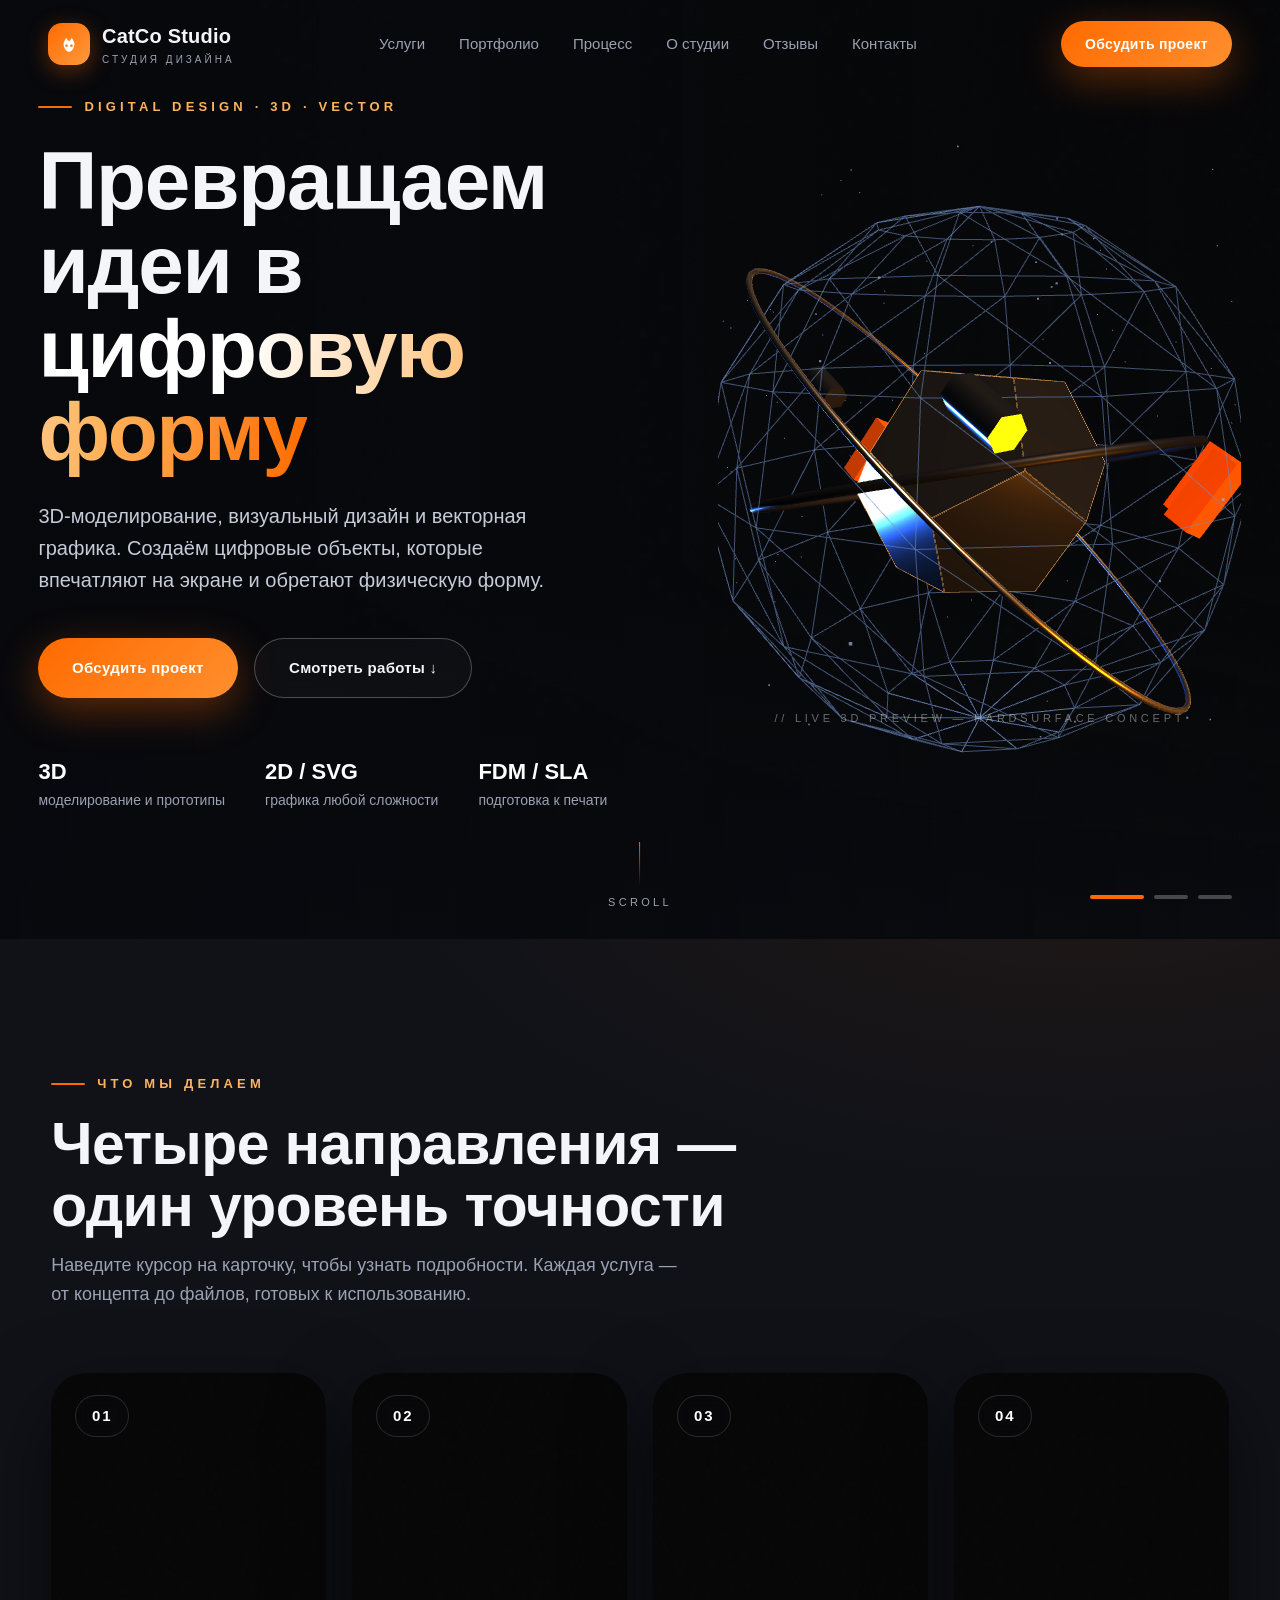
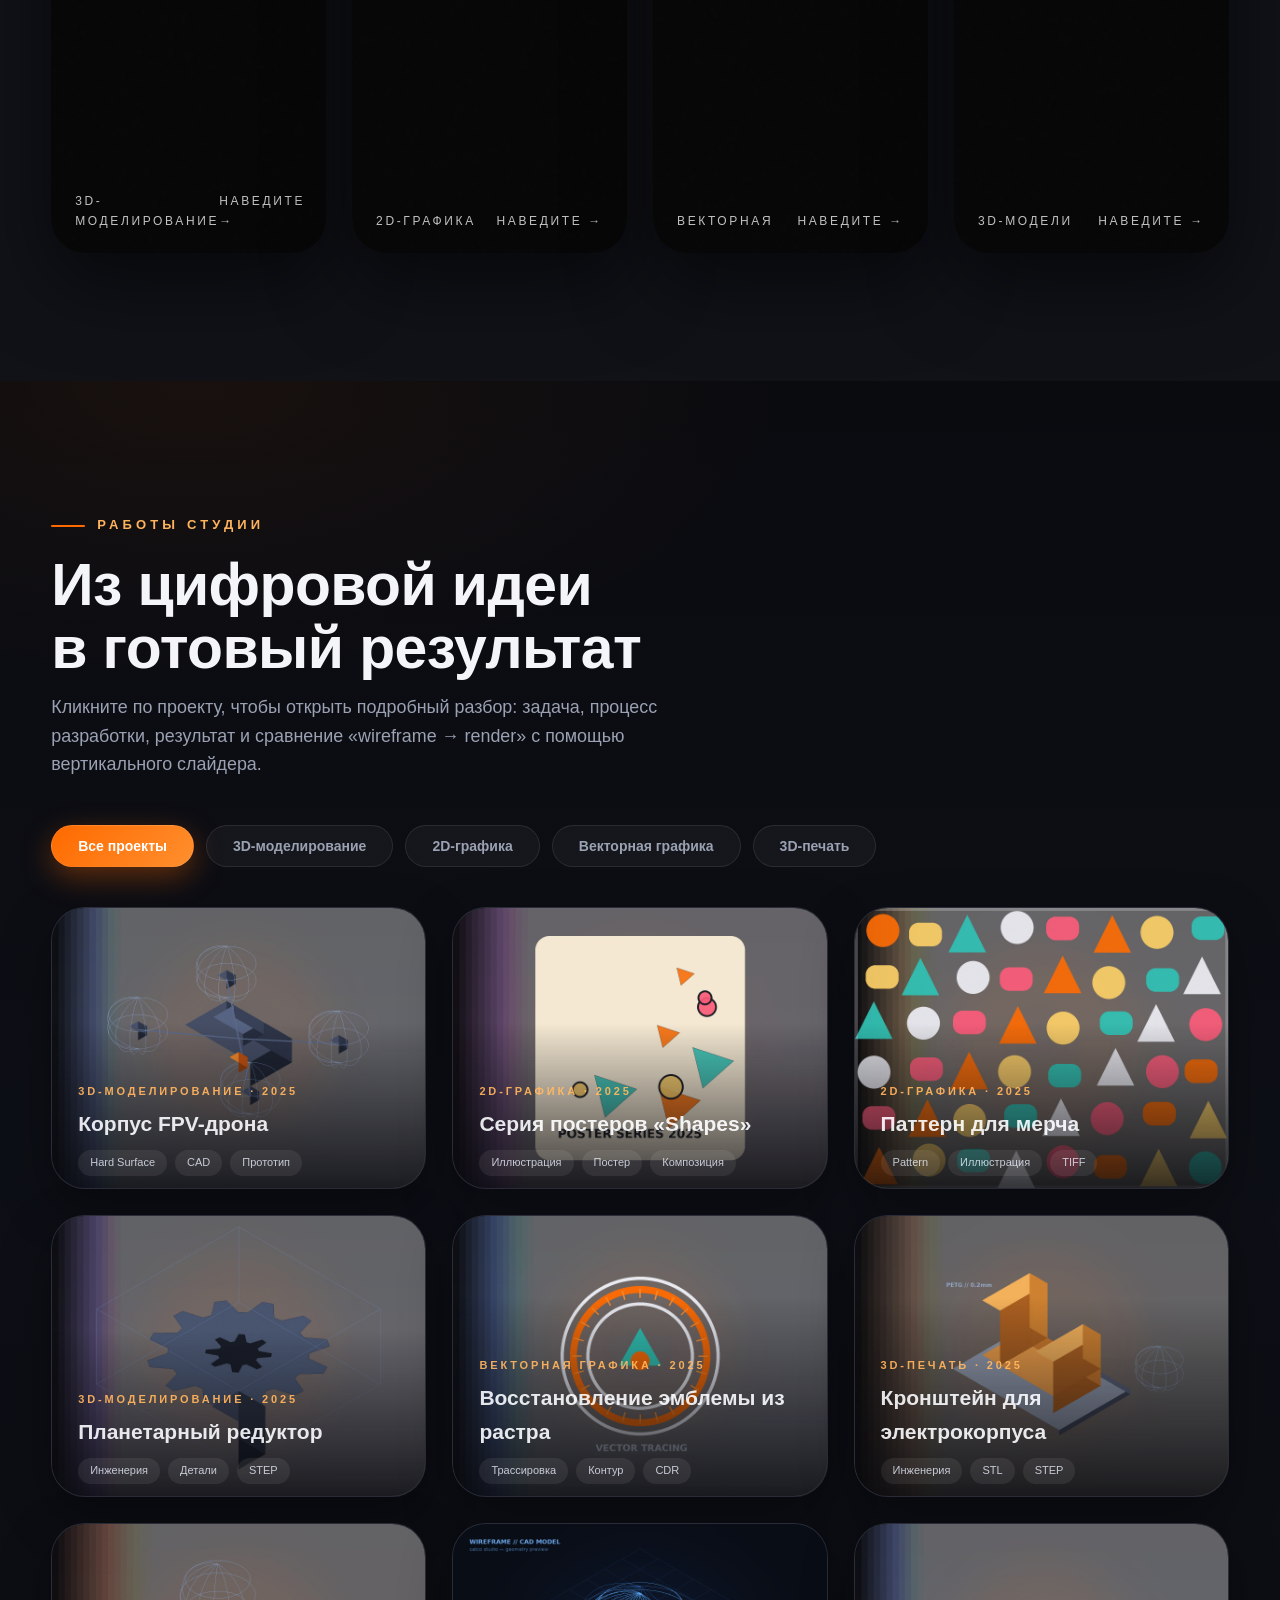
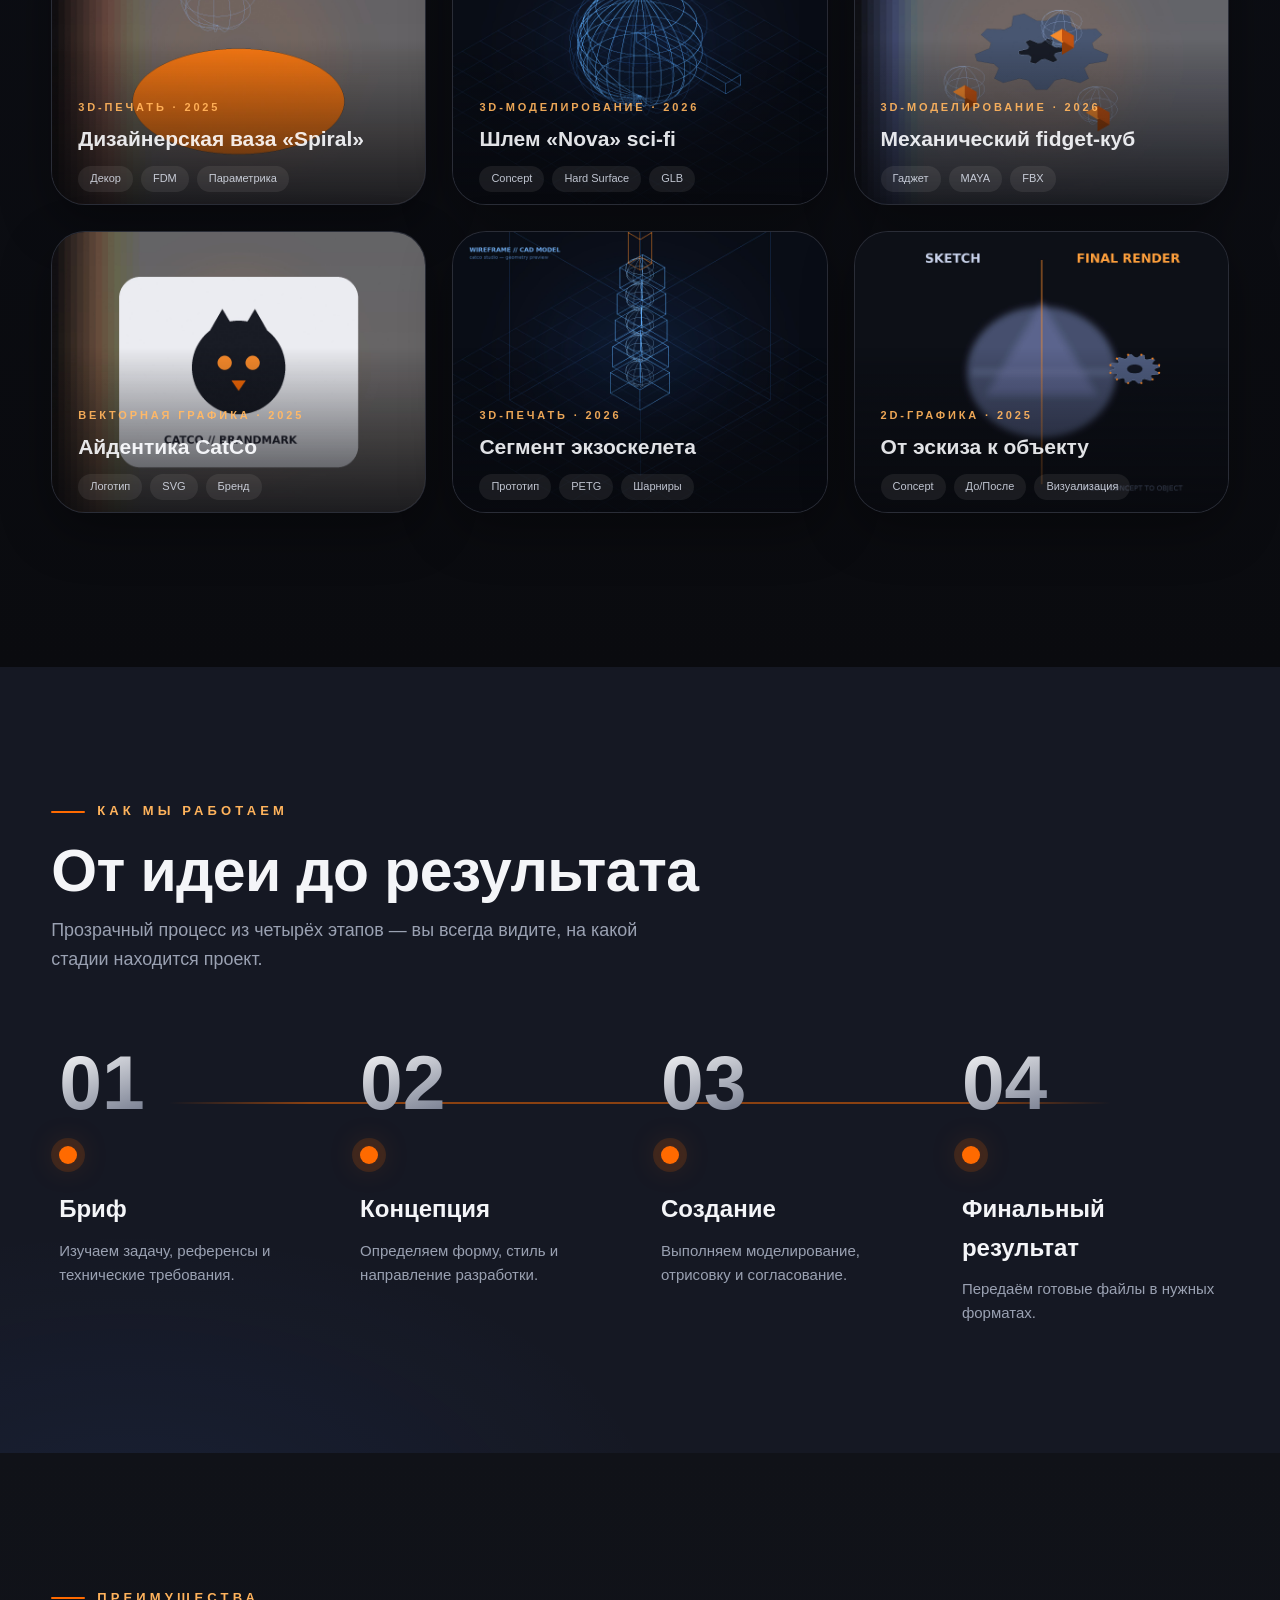
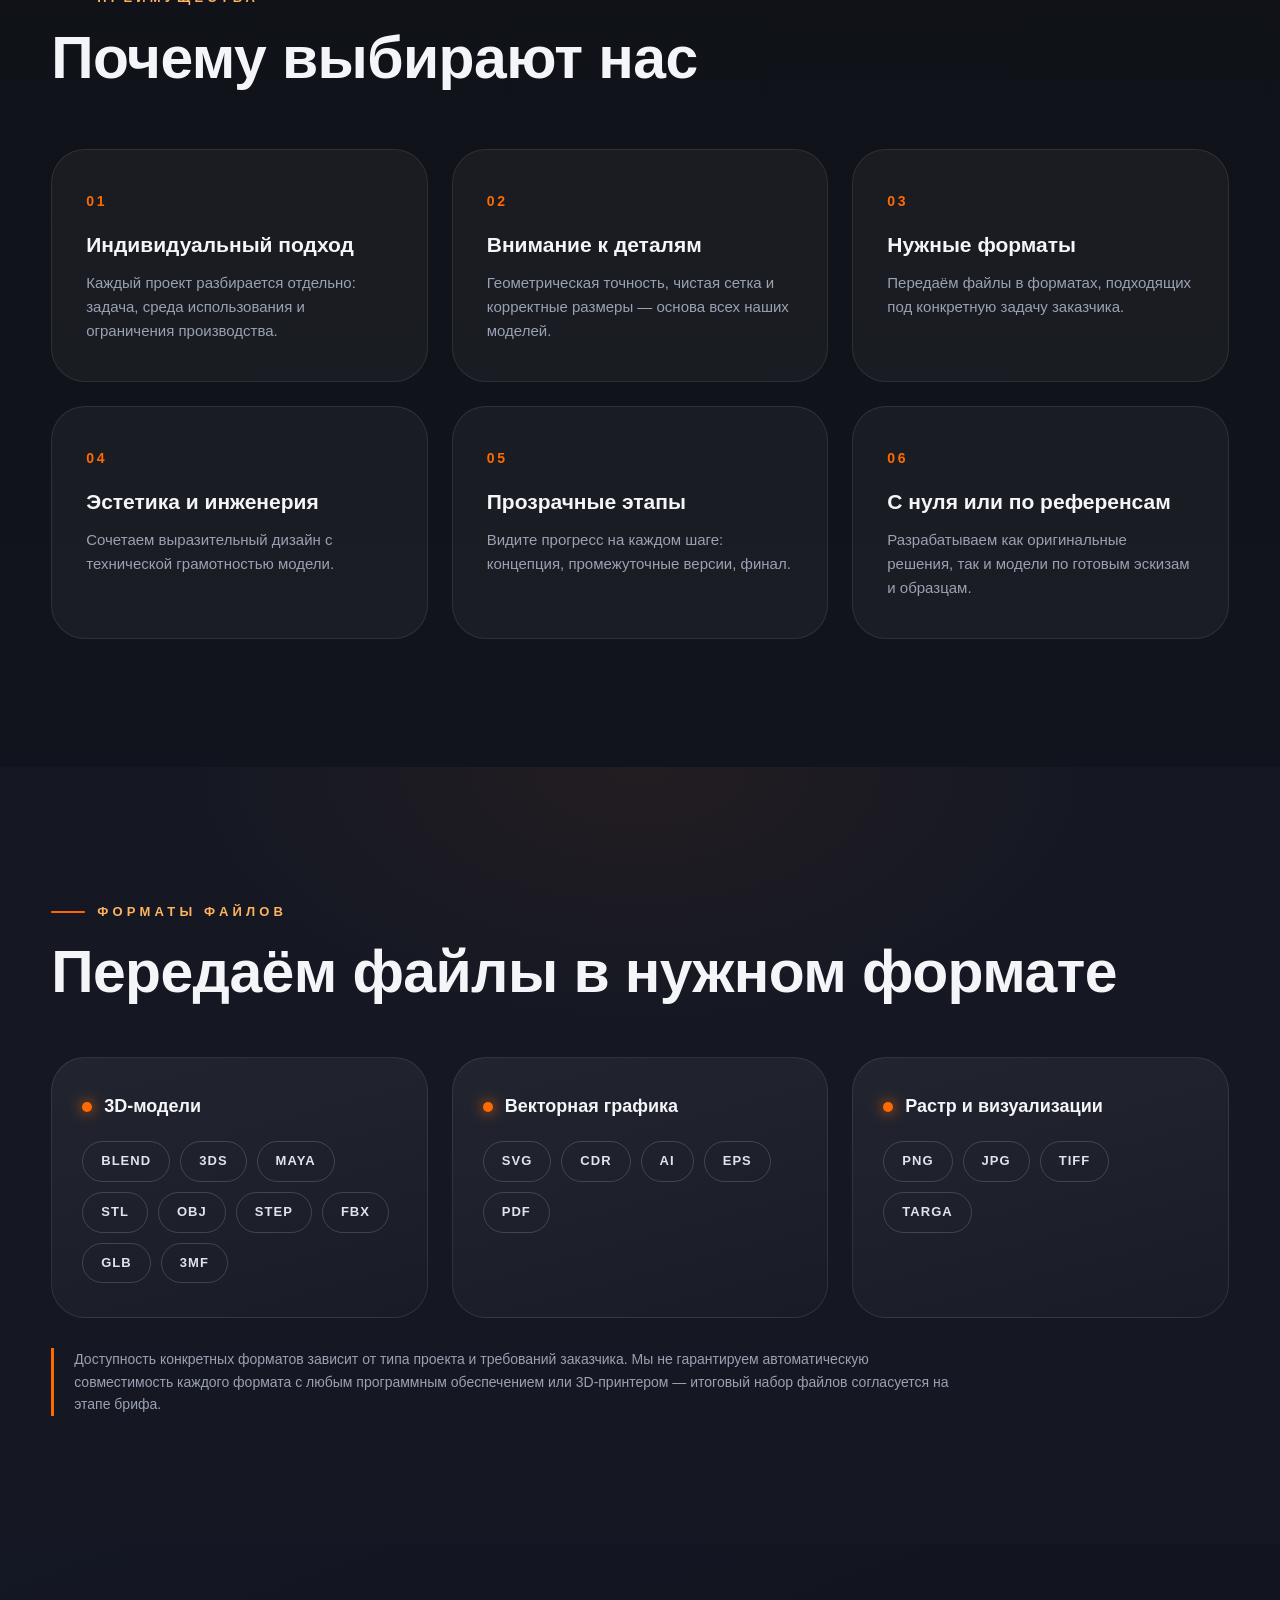
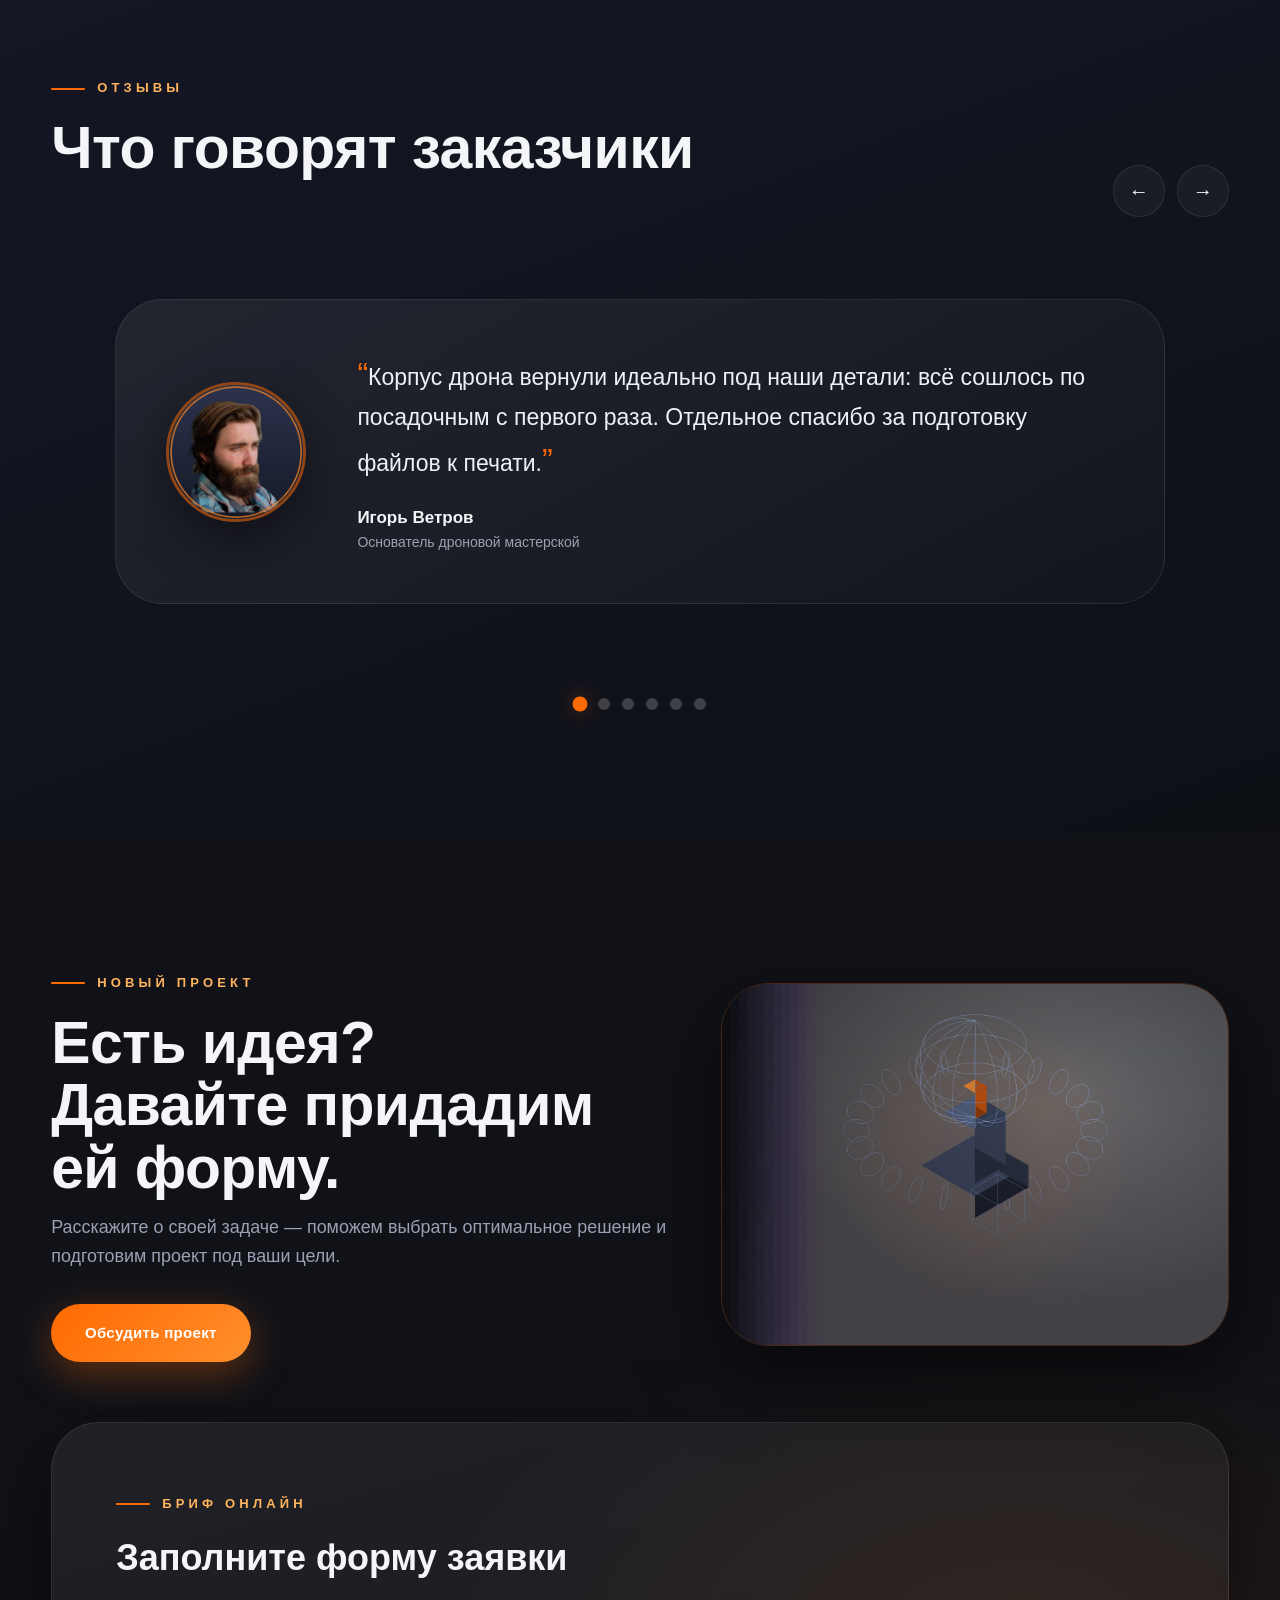
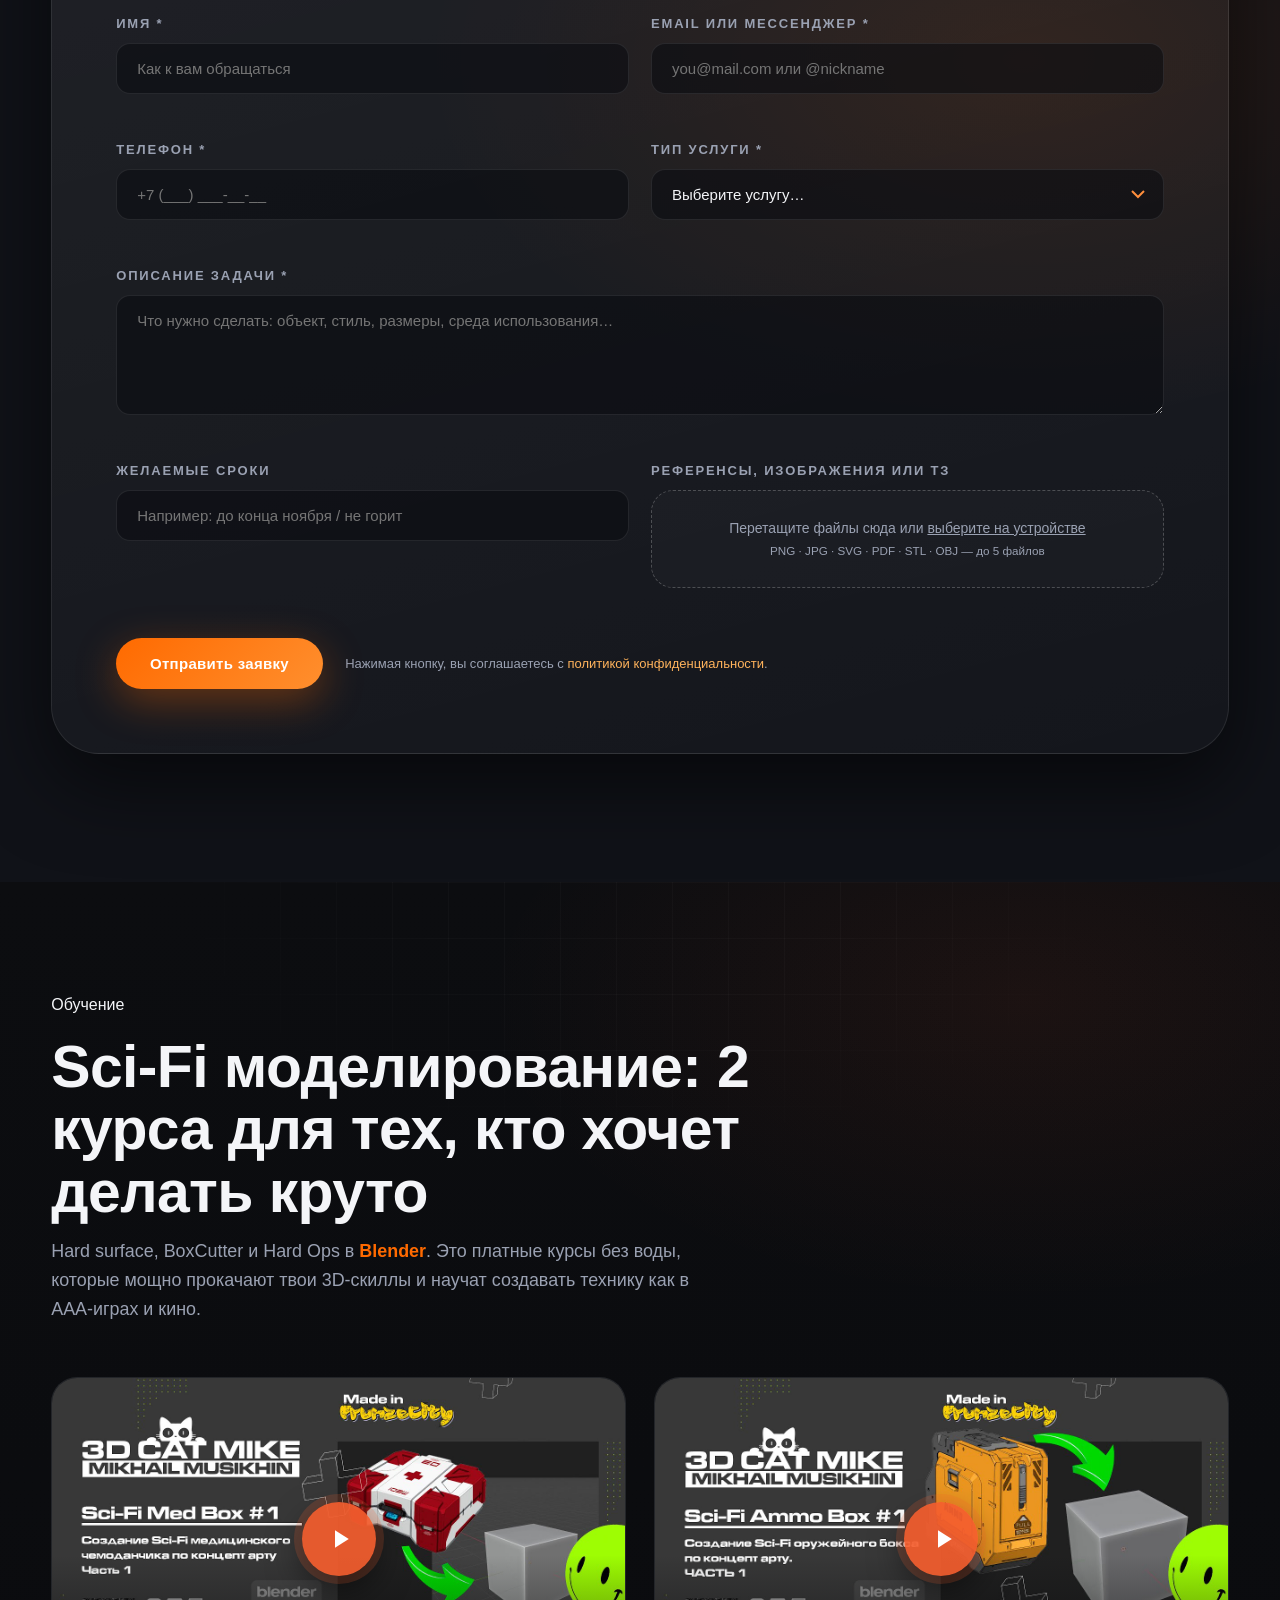
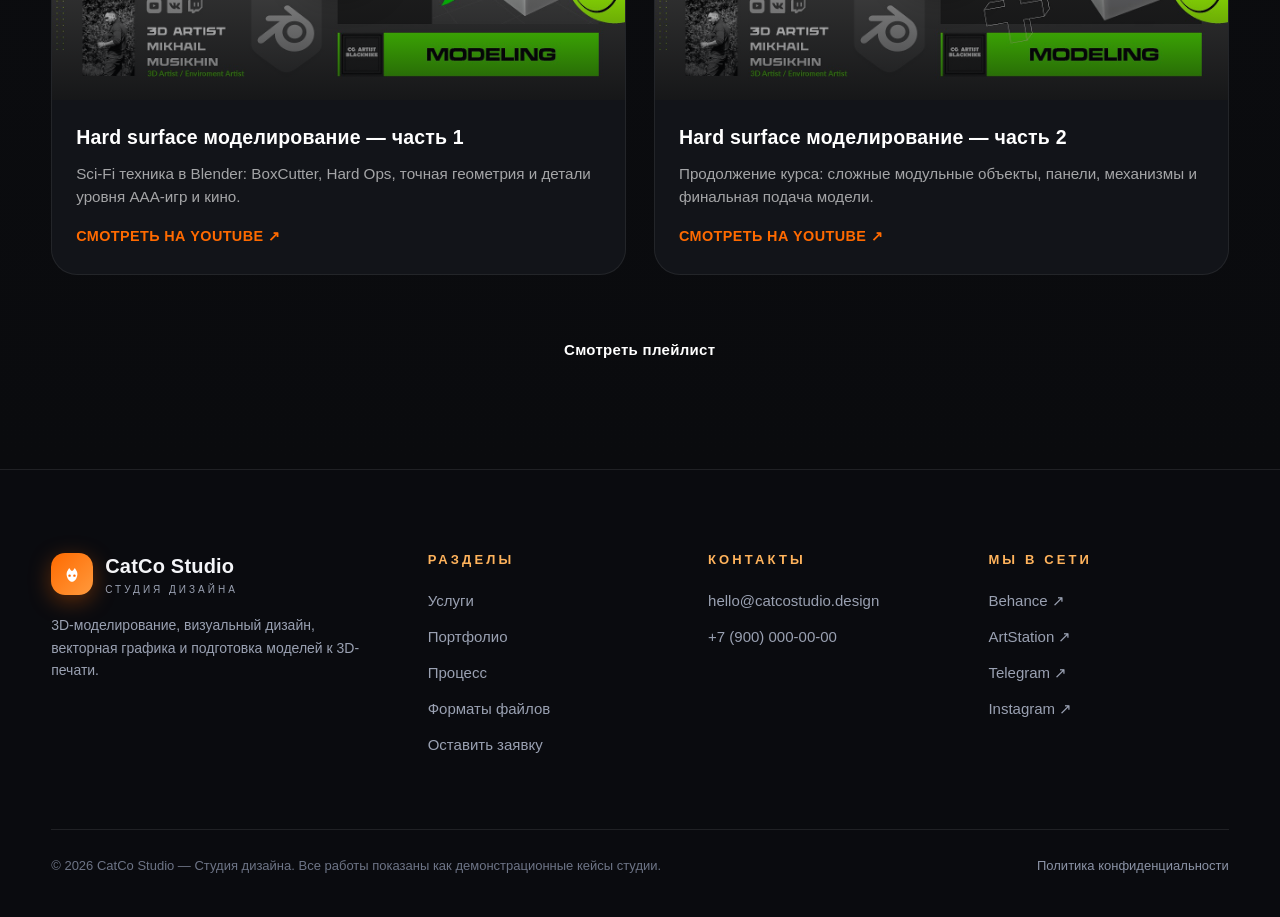
==== commit 5e8777f5: "Fix 404 errors by embedding data and adding missing assets - Added `assets/img/gen/video-course-1.jp" ====
--- a/index.html
+++ b/index.html
@@ -197,6 +197,47 @@
     </div>
   </section>
 
+  <!-- ============ ВИДЕОКУРСЫ (изолированный блок, без ссылки в меню) ============ -->
+  <section class="video-courses" id="video-courses">
+    <div class="container">
+      <div class="vc-head reveal">
+        <span class="section-tag">Обучение</span>
+        <h2 class="section-title">Sci-Fi моделирование: 2 курса для тех, кто хочет делать круто</h2>
+        <p class="section-sub">Hard surface, BoxCutter и Hard Ops в <span class="vc-blender">Blender</span>. Это платные курсы без воды, которые мощно прокачают твои 3D-скиллы и научат создавать технику как в AAA-играх и кино.</p>
+      </div>
+
+      <div class="vc-grid">
+        <div class="vc-card reveal" data-video-id="zT7_IpTb_PE" tabindex="0" role="button" aria-label="Смотреть видеокурс — часть 1">
+          <div class="vc-thumb">
+            <img src="./assets/img/gen/video-course-1.jpg" alt="Видеокурс по hard surface моделированию в Blender" loading="lazy">
+            <span class="vc-play"><svg viewBox="0 0 24 24" aria-hidden="true"><path d="M8 5v14l11-7z"/></svg></span>
+          </div>
+          <div class="vc-info">
+            <h3>Hard surface моделирование — часть 1</h3>
+            <p>Sci-Fi техника в Blender: BoxCutter, Hard Ops, точная геометрия и детали уровня AAA-игр и кино.</p>
+            <span class="vc-watch">Смотреть на YouTube ↗</span>
+          </div>
+        </div>
+
+        <div class="vc-card reveal" data-video-id="-auu63HtYN8" tabindex="0" role="button" aria-label="Смотреть видеокурс — часть 2">
+          <div class="vc-thumb">
+            <img src="./assets/img/gen/video-course-2.jpg" alt="Видеокурс по 3D-моделированию в Blender" loading="lazy">
+            <span class="vc-play"><svg viewBox="0 0 24 24" aria-hidden="true"><path d="M8 5v14l11-7z"/></svg></span>
+          </div>
+          <div class="vc-info">
+            <h3>Hard surface моделирование — часть 2</h3>
+            <p>Продолжение курса: сложные модульные объекты, панели, механизмы и финальная подача модели.</p>
+            <span class="vc-watch">Смотреть на YouTube ↗</span>
+          </div>
+        </div>
+      </div>
+
+      <div class="vc-cta reveal">
+        <a class="btn btn-outline" href="https://www.youtube.com/channel/UCvBb04DImHEU1pfNIGDhuqg/playlists" target="_blank" rel="noopener">Смотреть плейлист</a>
+      </div>
+    </div>
+  </section>
+
   <!-- ============ КОНТАКТЫ / ФУТЕР ============ -->
   <footer id="contacts">
     <div class="container">
@@ -259,12 +300,15 @@
   </div>
 
   <!-- three.js — локальная копия библиотеки (резервный CDN) -->
-  <script src="assets/img/three.min.js"></script>
+  <script src="js/three.min.js"></script>
   <script>
     if (typeof THREE === 'undefined') {
       document.write('<script src="https:\/\/cdn.jsdelivr.net\/npm\/three@0.149.0\/build\/three.min.js"><\/script>');
     }
   </script>
+  <script id="catco-data" type="application/json">
+{"studio": {"name": "CatCo Studio", "tagline": "Студия дизайна", "description": "3D-моделирование, визуальный дизайн, векторная графика и подготовка моделей к 3D-печати.", "email": "hello@catcostudio.design", "phone": "+7 (900) 000-00-00", "social": [{"label": "Behance", "url": "https://www.behance.net/"}, {"label": "ArtStation", "url": "https://www.artstation.com/"}, {"label": "Telegram", "url": "https://web.telegram.org/"}, {"label": "Instagram", "url": "https://www.instagram.com/"}]}, "hero": {"title": "Превращаем идеи в цифровую форму", "subtitle": "3D-моделирование, визуальный дизайн и векторная графика. Создаём цифровые объекты, которые впечатляют на экране и обретают физическую форму.", "ctaPrimary": "Обсудить проект", "ctaSecondary": "Смотреть работы", "slides": [{"src": "assets/img/gen/hero1_render.jpg", "alt": "3D-рендер цифровой модели"}, {"src": "assets/img/gen/hero2_vector.jpg", "alt": "Яркая векторная иллюстрация"}, {"src": "assets/img/gen/hero3_printer.jpg", "alt": "Современный 3D-принтер"}]}, "services": [{"num": "01", "title": "3D-моделирование", "desc": "Создание трёхмерных объектов, предметных моделей, деталей, корпусов, концептуальных форм и цифровых прототипов.", "img": "assets/img/gen/svc_3d.jpg"}, {"num": "02", "title": "2D-графика и дизайн", "desc": "Разработка графических материалов, иллюстраций, рекламной графики, концептов, визуальных элементов и цифрового контента.", "img": "assets/img/gen/svc_2d.jpg"}, {"num": "03", "title": "Векторная графика", "desc": "Перевод изображений в вектор, отрисовка логотипов, создание SVG-графики, контуров, технических схем и масштабируемых иллюстраций.", "img": "assets/img/gen/svc_vector.jpg"}, {"num": "04", "title": "3D-модели для печати", "desc": "Разработка и подготовка моделей для 3D-печати: проверка геометрии, толщины стенок, замкнутости сетки, зазоров и других параметров, важных для производства физического объекта.", "img": "assets/img/gen/svc_print.jpg"}], "portfolioFilters": [{"id": "all", "label": "Все проекты"}, {"id": "modeling", "label": "3D-моделирование"}, {"id": "graphics", "label": "2D-графика"}, {"id": "vector", "label": "Векторная графика"}, {"id": "print", "label": "3D-печать"}], "projects": [{"id": "drone", "title": "Корпус FPV-дрона", "category": "modeling", "categoryLabel": "3D-моделирование", "year": "2025", "tags": ["Hard Surface", "CAD", "Прототип"], "cover": "assets/img/gen/p_drone.jpg", "task": "Проектирование лёгкого защитного корпуса гоночного FPV-дрона с посадочными местами под электродвигатели и стандартную крепёжную платину.", "process": ["Сбор референсов и габаритных требований", "Моделирование силовой рамы и обтекателей", "Проверка зазоров под пропеллеры", "Подготовка файлов для FDM-печати"], "result": "Компактный корпус с интегрированными рёбрами жёсткости, напечатанный и протестированный заказчиком.", "gallery": [{"src": "assets/img/gen/p_drone_wire.jpg", "caption": "Каркас модели (wireframe)"}, {"src": "assets/img/gen/p_drone.jpg", "caption": "Финальный визуализированный образ"}], "compare": {"before": "assets/img/gen/p_drone_wire.jpg", "after": "assets/img/gen/p_drone.jpg", "beforeLabel": "Wireframe", "afterLabel": "Render"}}, {"id": "gear", "title": "Планетарный редуктор", "category": "modeling", "categoryLabel": "3D-моделирование", "year": "2025", "tags": ["Инженерия", "Детали", "STEP"], "cover": "assets/img/gen/p_gear.jpg", "task": "Моделирование комплекта шестерён малогабаритного редуктора с корректным зацеплением и техническими допусками.", "process": ["Расчёт передаточного отношения", "Параметрическое моделирование зубчатого профиля", "Сборка узла и проверка зацепления", "Экспорт в STEP и STL"], "result": "Полная параметрическая сборка редуктора, пригодная для ЧПУ-изготовления и 3D-печати прототипа.", "gallery": [{"src": "assets/img/gen/p_gear.jpg", "caption": "Сборка редуктора"}]}, {"id": "vase", "title": "Дизайнерская ваза «Spiral»", "category": "print", "categoryLabel": "3D-печать", "year": "2025", "tags": ["Декор", "FDM", "Параметрика"], "task": "Разработка декоративной вазы со спиральным профилем, оптимизированной под послойную FDM-печать без поддержек.", "process": ["Параметрический скрипт поверхности", "Анализ нависаний и толщины стенок", "Замыкание сетки и подготовка 3MF", "Тестовая печать образца"], "result": "Модель с равномерной толщиной стенки 2,4 мм, напечатанная в один проход без поддержек.", "gallery": [{"src": "assets/img/gen/p_vase.jpg", "caption": "Ваза Spiral"}], "cover": "assets/img/gen/p_vase.jpg"}, {"id": "logo", "title": "Айдентика CatCo", "category": "vector", "categoryLabel": "Векторная графика", "year": "2025", "tags": ["Логотип", "SVG", "Бренд"], "task": "Отрисовка знаковой группы в векторе: геометрический кот-марк, адаптивный под любые размеры носителей.", "process": ["Построение сетки знака", "Отрисовка контуров в кривых Безье", "Настройка вариантов цвета", "Экспорт SVG / AI / EPS / PDF"], "result": "Чистый масштабируемый векторный знак без трассировки растровых артефактов.", "gallery": [{"src": "assets/img/gen/p_logo.jpg", "caption": "Знак айдентики"}], "cover": "assets/img/gen/p_logo.jpg"}, {"id": "poster", "title": "Серия постеров «Shapes»", "category": "graphics", "categoryLabel": "2D-графика", "year": "2025", "tags": ["Иллюстрация", "Постер", "Композиция"], "task": "Создание яркой серии печатных постеров на основе абстрактной геометрической композиции.", "process": ["Цветовая схема и палитра", "Компоновка форм и ритма", "Типографика серии", "Подготовка к печати CMYK"], "result": "Три законченных плаката единой серии в печатном формате 60×85 см.", "gallery": [{"src": "assets/img/gen/p_poster.jpg", "caption": "Постер серии Shapes"}], "cover": "assets/img/gen/p_poster.jpg"}, {"id": "emblem", "title": "Восстановление эмблемы из растра", "category": "vector", "categoryLabel": "Векторная графика", "year": "2025", "tags": ["Трассировка", "Контур", "CDR"], "task": "Перевод изношенного растрового изображения эмблемы в чистый вектор для печати на текстиле и УФ-вывеске.", "process": ["Анализ исходного растра", "Ручная отрисовка контуров", "Удаление артефактов сжатия", "Передача SVG и CDR"], "result": "Масштабируемый вектор без потери геометрии оригинала.", "gallery": [{"src": "assets/img/gen/p_emblem.jpg", "caption": "Векторная эмблема"}], "cover": "assets/img/gen/p_emblem.jpg"}, {"id": "helmet", "title": "Шлем «Nova» sci-fi", "category": "modeling", "categoryLabel": "3D-моделирование", "year": "2026", "tags": ["Concept", "Hard Surface", "GLB"], "task": "Концептуальное моделирование шлема в стилистике научной фантастики для использования в CGI-сцене и как AR-модель.", "process": ["Эскизы силуэта", "Блокинг формы и сплайновые панели", "Retopo и запекание нормалей", "Сборка GLB для web/AR"], "result": "Готовая real-time модель с корректной сеткой и текстурами PBR.", "gallery": [{"src": "assets/img/gen/p_helmet_wire.jpg", "caption": "Сетка шлема"}, {"src": "assets/img/gen/p_helmet.jpg", "caption": "Финальный вид"}], "compare": {"before": "assets/img/gen/p_helmet_wire.jpg", "after": "assets/img/gen/p_helmet.jpg", "beforeLabel": "Wireframe", "afterLabel": "Render"}, "cover": "assets/img/gen/p_helmet_wire.jpg"}, {"id": "exo", "title": "Сегмент экзоскелета", "category": "print", "categoryLabel": "3D-печать", "year": "2026", "tags": ["Прототип", "PETG", "Шарниры"], "task": "Моделирование шарнирного сегмента экзоскелета руки для печати на FDM-принтере с подвижными соединениями.", "process": ["Кинематическая схема сустава", "Моделирование звеньев и осей", "Расчёт print-in-place зазоров 0,3 мм", "Нарезка и контроль деформаций"], "result": "Рабочий печатный прототип с подвижными узлами без дополнительного крепежа.", "gallery": [{"src": "assets/img/gen/p_exo_wire.jpg", "caption": "Каркас сегмента"}, {"src": "assets/img/gen/p_exo.jpg", "caption": "Готовая модель"}], "compare": {"before": "assets/img/gen/p_exo_wire.jpg", "after": "assets/img/gen/p_exo.jpg", "beforeLabel": "Wireframe", "afterLabel": "Render"}, "cover": "assets/img/gen/p_exo_wire.jpg"}, {"id": "pattern", "title": "Паттерн для мерча", "category": "graphics", "categoryLabel": "2D-графика", "year": "2025", "tags": ["Pattern", "Иллюстрация", "TIFF"], "task": "Разработка бесшовного графического паттерна для печати на ткани и упаковке.", "process": ["Мотив и цветовая система", "Построение бесшовного тайла", "Проверка стыковки", "Экспорт TIFF / PNG / SVG"], "result": "Бесшовный паттерн, готовый к ротационной печати.", "gallery": [{"src": "assets/img/gen/p_tile.jpg", "caption": "Бесшовный паттерн"}], "cover": "assets/img/gen/p_tile.jpg"}, {"id": "bracket", "title": "Кронштейн для электрокорпуса", "category": "print", "categoryLabel": "3D-печать", "year": "2025", "tags": ["Инженерия", "STL", "STEP"], "task": "Подготовка металлического кронштейна к аддитивному производству: ремонт геометрии и контроль технологичности.", "process": ["Получение исходной CAD-модели", "Проверка замкнутости и толщины стенок", "Оптимизация ориентации печати", "Выдача STL / 3MF с техкартой"], "result": "Модель, напечатанная с первого запуска без доработки геометрии.", "gallery": [{"src": "assets/img/gen/p_printpart.jpg", "caption": "Кронштейн на столе принтера"}], "cover": "assets/img/gen/p_printpart.jpg"}, {"id": "fidget", "title": "Механический fidget-куб", "category": "modeling", "categoryLabel": "3D-моделирование", "year": "2026", "tags": ["Гаджет", "MAYA", "FBX"], "task": "Моделирование игрового механизма с подшипниками и вращающимися шестернями для серийного производства.", "process": ["Моделирование корпусных половин", "Зубчатые вставки и оси", "Проверка зазоров вращения", "Экспорт FBX / OBJ / STL"], "result": "Полная сборка механизма, готовая к оснастке и печати опытной партии.", "gallery": [{"src": "assets/img/gen/p_fidget.jpg", "caption": "Механизм куба"}], "cover": "assets/img/gen/p_fidget.jpg"}, {"id": "concept", "title": "От эскиза к объекту", "category": "graphics", "categoryLabel": "2D-графика", "year": "2025", "tags": ["Concept", "До/После", "Визуализация"], "task": "Показ полного цикла: от чернового концепт-эскиза до финального визуального образа изделия.", "process": ["Эскизная композиция", "Уточнение формы", "Материалы и свет", "Финальный рендер"], "result": "Наглядное сравнение исходной идеи и готового результата.", "gallery": [{"src": "assets/img/gen/p_concept.jpg", "caption": "Sketch → Render"}], "compare": {"before": "assets/img/gen/p_concept.jpg", "after": "assets/img/gen/p_gear.jpg", "beforeLabel": "Эскиз", "afterLabel": "Результат"}, "cover": "assets/img/gen/p_concept.jpg"}], "process": [{"num": "01", "title": "Бриф", "desc": "Изучаем задачу, референсы и технические требования."}, {"num": "02", "title": "Концепция", "desc": "Определяем форму, стиль и направление разработки."}, {"num": "03", "title": "Создание", "desc": "Выполняем моделирование, отрисовку и согласование."}, {"num": "04", "title": "Финальный результат", "desc": "Передаём готовые файлы в нужных форматах."}], "whyUs": [{"title": "Индивидуальный подход", "desc": "Каждый проект разбирается отдельно: задача, среда использования и ограничения производства."}, {"title": "Внимание к деталям", "desc": "Геометрическая точность, чистая сетка и корректные размеры — основа всех наших моделей."}, {"title": "Нужные форматы", "desc": "Передаём файлы в форматах, подходящих под конкретную задачу заказчика."}, {"title": "Эстетика и инженерия", "desc": "Сочетаем выразительный дизайн с технической грамотностью модели."}, {"title": "Прозрачные этапы", "desc": "Видите прогресс на каждом шаге: концепция, промежуточные версии, финал."}, {"title": "С нуля или по референсам", "desc": "Разрабатываем как оригинальные решения, так и модели по готовым эскизам и образцам."}], "formats": [{"group": "3D-модели", "items": ["BLEND", "3DS", "MAYA", "STL", "OBJ", "STEP", "FBX", "GLB", "3MF"]}, {"group": "Векторная графика", "items": ["SVG", "CDR", "AI", "EPS", "PDF"]}, {"group": "Растр и визуализации", "items": ["PNG", "JPG", "TIFF", "TARGA"]}], "formatsNote": "Доступность конкретных форматов зависит от типа проекта и требований заказчика. Мы не гарантируем автоматическую совместимость каждого формата с любым программным обеспечением или 3D-принтером — итоговый набор файлов согласуется на этапе брифа.", "testimonials": [{"name": "Игорь Ветров", "role": "Основатель дроновой мастерской", "text": "Корпус дрона вернули идеально под наши детали: всё сошлось по посадочным с первого раза. Отдельное спасибо за подготовку файлов к печати.", "avatar": "assets/img/gen/av1.png"}, {"name": "Марина Соловьёва", "role": "Арт-директор рекламного агентства", "text": "Векторную графику сделали быстро и чисто — логотип отлично держится и на визитке, и на билборде. Приятно работать с командой, которая понимает задачу.", "avatar": "assets/img/gen/av2.png"}, {"name": "Алексей Дорн", "role": "Инженер-конструктор", "text": "Редуктор смоделирован аккуратно, зазоры и зацепление проверены. Получил STEP-файлы, которые сразу встали в нашу сборку без переделок.", "avatar": "assets/img/gen/av3.png"}, {"name": "Елена Ким", "role": "Владелец бренда декора", "text": "Ваза для печати получилась именно такой, как на эскизе, и напечаталась без поддержек. Видно, что думают о производстве ещё на этапе модели.", "avatar": "assets/img/gen/av4.png"}, {"name": "Дмитрий Волков", "role": "Продакт-менеджер gadget-стартапа", "text": "Люблю их процесс: этапы прозрачные, всегда видно промежуточный результат. Механизм fidget-куба собрали в срок и во всех нужных форматах.", "avatar": "assets/img/gen/av5.png"}, {"name": "Анна Райт", "role": "Иллюстратор", "text": "Заказывала перевод старых растровых эмблем в вектор. Результат безупречный — чистые кривые Безье, никаких артефактов автотрассировки.", "avatar": "assets/img/gen/av6.png"}], "serviceOptions": ["3D-моделирование", "2D-графика", "Векторная отрисовка", "Подготовка моделей к 3D-печати", "Другое / пока не определился"], "form": {"backendConfigured": false, "endpoint": "", "note": "Отправка заявки через backend или сервис обработки форм ещё не настроена. Форма выполняет проверку данных и сохраняет черновик обращения локально в браузере; реальная доставка письма не выполняется."}}
+  </script>
   <script src="js/main.js"></script>
 </body>
 </html>
--- a/css/style.css
+++ b/css/style.css
@@ -132,16 +132,24 @@
 
 /* ---------- HERO ---------- */
 .hero { min-height: 100vh; display: flex; align-items: center; overflow: hidden; padding-top: 90px; }
+/* hero-bg НЕ двигается — ::after (затемнение) всегда перекрывает картинку */
 .hero-bg { position: absolute; inset: 0; z-index: 0; }
+/* параллакс применяется к внутреннему слою со слайдами */
+.hero-parallax {
+  position: absolute; inset: -10%;
+  will-change: transform;
+  transition: transform .25s cubic-bezier(.22,.61,.36,1);
+}
 .hero-slide {
-  position: absolute; inset: -4%;
+  position: absolute; inset: 0;
   background-size: cover; background-position: center;
   opacity: 0; transition: opacity 1.6s ease, transform 9s linear;
   transform: scale(1.04);
 }
 .hero-slide.active { opacity: 1; transform: scale(1.1); }
+/* затемнение — на hero-bg, не смещается вместе с картинкой */
 .hero-bg::after {
-  content: ""; position: absolute; inset: 0;
+  content: ""; position: absolute; inset: 0; z-index: 3;
   background:
     linear-gradient(90deg, rgba(8, 9, 13, .96) 0%, rgba(8, 9, 13, .78) 45%, rgba(8, 9, 13, .35) 100%),
     linear-gradient(0deg, var(--bg-0) 2%, transparent 40%);
@@ -514,3 +522,27 @@
   *, *::before, *::after { animation-duration: .01ms !important; transition-duration: .2s !important; }
   html { scroll-behavior: auto; }
 }
+
+/* ===== Видеокурсы (изолированный блок перед футером) ===== */
+.video-courses { position: relative; padding: 110px 0 90px; background: radial-gradient(900px 500px at 80% 10%, rgba(245,94,46,.07), transparent 60%), linear-gradient(180deg,#0c0d10 0%,#0a0b0e 100%); overflow: hidden; }
+.video-courses::before { content:""; position:absolute; inset:0; background-image: linear-gradient(rgba(255,255,255,.025) 1px, transparent 1px), linear-gradient(90deg, rgba(255,255,255,.025) 1px, transparent 1px); background-size: 56px 56px; mask-image: radial-gradient(700px 400px at 50% 0%, #000 30%, transparent 75%); pointer-events:none; }
+.vc-head { max-width: 860px; margin-bottom: 54px; }
+.vc-blender { color: var(--accent, #f55e2e); font-weight: 700; }
+.vc-grid { display: grid; grid-template-columns: repeat(2, 1fr); gap: 28px; }
+.vc-card { border-radius: 26px; overflow: hidden; background: #121419; border: 1px solid rgba(255,255,255,.07); cursor: pointer; transition: transform .45s cubic-bezier(.2,.7,.2,1), box-shadow .45s, border-color .45s; outline: none; }
+.vc-card:hover, .vc-card:focus-visible { transform: translateY(-6px); border-color: rgba(245,94,46,.45); box-shadow: 0 24px 60px rgba(0,0,0,.55), 0 0 0 1px rgba(245,94,46,.18), 0 0 40px rgba(245,94,46,.12); }
+.vc-thumb { position: relative; aspect-ratio: 16/9; overflow: hidden; background:#0a0b0e; }
+.vc-thumb img { width: 100%; height: 100%; object-fit: cover; display:block; transition: transform .8s cubic-bezier(.2,.7,.2,1), filter .5s; }
+.vc-card:hover .vc-thumb img { transform: scale(1.05); filter: brightness(.85); }
+.vc-thumb::after { content:""; position:absolute; inset:0; background: linear-gradient(180deg, transparent 55%, rgba(8,9,11,.7)); pointer-events:none; }
+.vc-play { position:absolute; left:50%; top:50%; transform:translate(-50%,-50%); width:74px; height:74px; border-radius:50%; display:flex; align-items:center; justify-content:center; background: rgba(245,94,46,.92); box-shadow: 0 0 0 8px rgba(245,94,46,.18), 0 14px 34px rgba(0,0,0,.5); transition: transform .4s, box-shadow .4s; z-index:2; }
+.vc-play svg { width:30px; height:30px; fill:#fff; margin-left:3px; }
+.vc-card:hover .vc-play { transform: translate(-50%,-50%) scale(1.12); box-shadow: 0 0 0 14px rgba(245,94,46,.22), 0 18px 40px rgba(0,0,0,.55); }
+.vc-info { padding: 22px 24px 26px; }
+.vc-info h3 { font-size: 1.22rem; letter-spacing:.2px; margin-bottom:8px; color:#fff; }
+.vc-info p { color: rgba(255,255,255,.62); font-size:.95rem; line-height:1.55; margin-bottom:14px; }
+.vc-watch { color: var(--accent,#f55e2e); font-weight:700; font-size:.9rem; letter-spacing:.4px; text-transform: uppercase; }
+.vc-cta { display:flex; justify-content:center; margin-top: 46px; }
+.vc-cta .btn-outline { border-color: rgba(245,94,46,.55); color:#fff; }
+.vc-cta .btn-outline:hover { background: rgba(245,94,46,.12); }
+@media (max-width: 860px){ .vc-grid{ grid-template-columns:1fr; } .video-courses{ padding:80px 0 64px; } }
